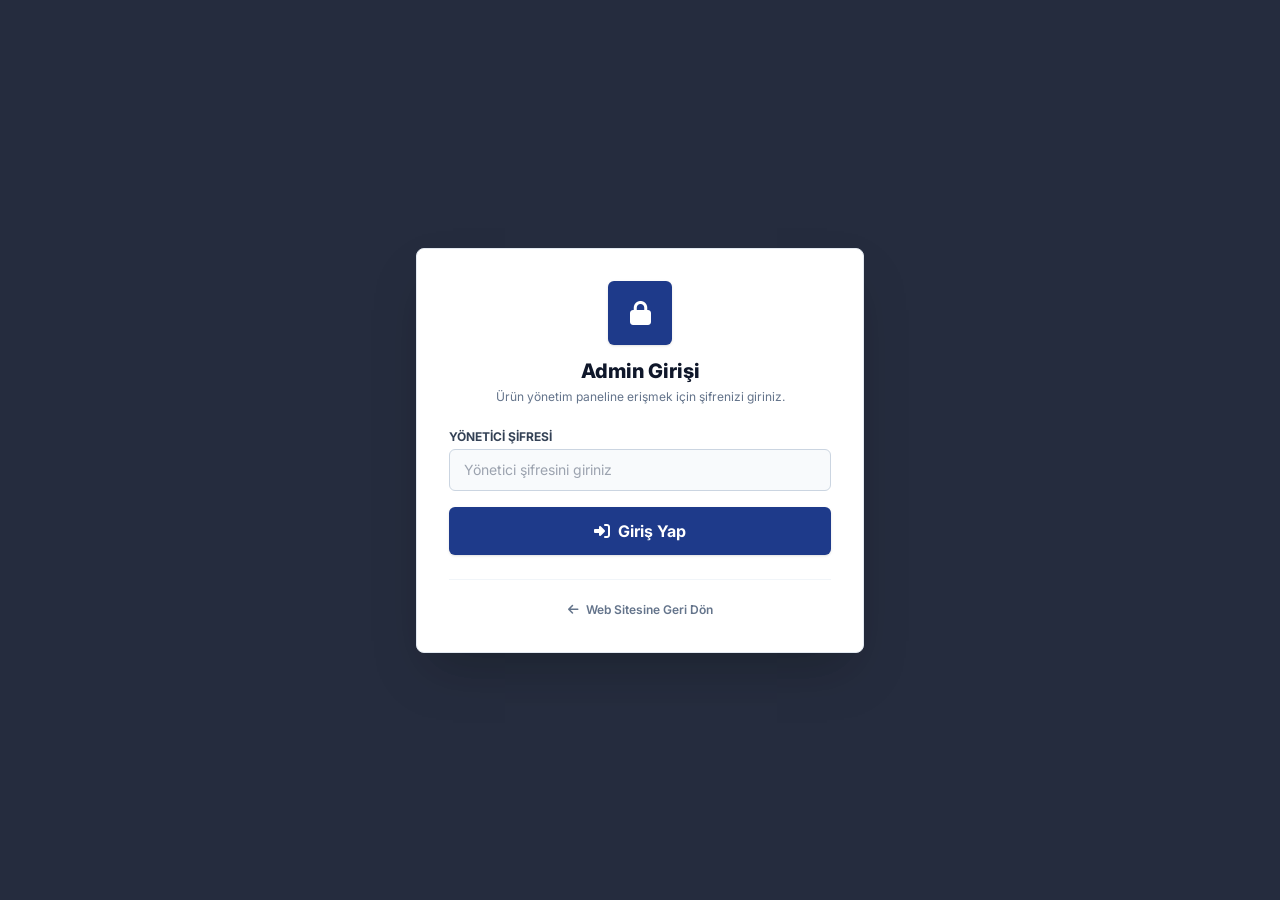
==== admin.html @ d23320a0 "secondcommit" ====
<!DOCTYPE html>
<html lang="tr">
<head>
  <meta charset="UTF-8">
  <meta name="viewport" content="width=device-width, initial-scale=1.0">
  <title>Admin CMS Paneli | BH Teknik Servis</title>
  
  <!-- Tailwind CSS Output -->
  <link rel="stylesheet" href="output.css">
  
  <!-- FontAwesome Icons -->
  <link rel="stylesheet" href="https://cdnjs.cloudflare.com/ajax/libs/font-awesome/6.5.1/css/all.min.css">
  
  <!-- Google Fonts: Inter -->
  <link rel="preconnect" href="https://fonts.googleapis.com">
  <link rel="preconnect" href="https://fonts.gstatic.com" crossorigin>
  <link href="https://fonts.googleapis.com/css2?family=Inter:wght@400;500;600;700;800&display=swap" rel="stylesheet">
  
  <style>
    body {
      font-family: 'Inter', sans-serif;
    }
  </style>
</head>
<body class="bg-slate-100 text-slate-800 antialiased min-h-screen flex flex-col">

  <!-- AUTH MODAL OVERLAY (Initial Login) -->
  <div id="auth-modal" class="fixed inset-0 z-50 bg-slate-900/90 backdrop-blur-sm flex items-center justify-center p-4">
    <div class="bg-white rounded-lg shadow-2xl border border-slate-200 w-full max-w-md p-6 sm:p-8">
      <div class="text-center mb-6">
        <div class="w-16 h-16 bg-blue-900 text-white rounded-md flex items-center justify-center text-2xl mx-auto mb-3 shadow">
          <i class="fa-solid fa-lock"></i>
        </div>
        <h2 class="text-xl font-extrabold text-slate-900">Admin Girişi</h2>
        <p class="text-xs text-slate-500 mt-1">Ürün yönetim paneline erişmek için şifrenizi giriniz.</p>
      </div>

      <form id="auth-form" class="space-y-4">
        <div>
          <label class="block text-xs font-bold text-slate-700 uppercase mb-1">Yönetici Şifresi</label>
          <input type="password" 
                 id="auth-password" 
                 required 
                  placeholder="Yönetici şifresini giriniz" 
                 class="w-full px-3.5 py-2.5 bg-slate-50 border border-slate-300 rounded-md text-sm text-slate-900 focus:outline-none focus:ring-2 focus:ring-blue-900">
          <p id="auth-error" class="hidden text-xs font-semibold text-rose-600 mt-1">Hatalı şifre! Tekrar deneyiniz.</p>
        </div>

        <button type="submit" class="w-full bg-blue-900 hover:bg-sky-600 text-white font-bold py-3 rounded-md shadow transition flex items-center justify-center gap-2">
          <i class="fa-solid fa-right-to-bracket"></i>
          <span>Giriş Yap</span>
        </button>
      </form>

      <div class="mt-6 pt-4 border-t border-slate-100 text-center">
        <a href="index.html" class="text-xs text-slate-500 hover:text-blue-900 font-semibold transition">
          <i class="fa-solid fa-arrow-left mr-1"></i> Web Sitesine Geri Dön
        </a>
      </div>
    </div>
  </div>

  <!-- MAIN ADMIN CONTENT (Hidden until authenticated) -->
  <div id="admin-panel" class="hidden flex-grow flex flex-col">
    
    <!-- Admin Top Navbar -->
    <header class="bg-slate-900 text-white border-b border-slate-800 shadow">
      <div class="max-w-7xl mx-auto px-4 sm:px-6 lg:px-8">
        <div class="flex items-center justify-between h-16">
          <div class="flex items-center gap-3">
            <div class="w-9 h-9 bg-sky-600 text-white rounded-md flex items-center justify-center text-base font-bold">
              <i class="fa-solid fa-screwdriver-wrench"></i>
            </div>
            <div>
              <span class="text-sm font-extrabold text-white tracking-tight uppercase">BH TEKNİK SERVİS</span>
              <span class="text-[10px] text-sky-400 font-semibold tracking-wider block">YÖNETİM PANELİ (CMS)</span>
            </div>
          </div>

          <div class="flex items-center gap-4">
            <a href="index.html" target="_blank" class="text-xs text-slate-300 hover:text-white flex items-center gap-1.5 font-medium transition">
              <i class="fa-solid fa-globe"></i>
              <span class="hidden sm:inline">Siteyi Görüntüle</span>
            </a>
            <a href="urunler.html" target="_blank" class="text-xs text-slate-300 hover:text-white flex items-center gap-1.5 font-medium transition">
              <i class="fa-solid fa-boxes-stacked"></i>
              <span class="hidden sm:inline">Katalog</span>
            </a>
            <button id="logout-btn" class="bg-slate-800 hover:bg-rose-700 text-white text-xs font-semibold px-3 py-1.5 rounded-md transition border border-slate-700 flex items-center gap-1.5">
              <i class="fa-solid fa-right-from-bracket"></i>
              <span>Çıkış Yap</span>
            </button>
          </div>
        </div>
      </div>
    </header>

    <!-- Main Admin Container -->
    <main class="max-w-7xl mx-auto px-4 sm:px-6 lg:px-8 py-8 w-full flex-grow">
      
      <!-- Dashboard Overview Stats -->
      <div class="grid grid-cols-1 sm:grid-cols-2 lg:grid-cols-4 gap-4 mb-8">
        <div class="bg-white p-5 rounded-lg border border-slate-200 shadow-sm flex items-center justify-between">
          <div>
            <span class="text-xs font-bold text-slate-500 uppercase">Toplam Ürün</span>
            <div id="stat-total" class="text-2xl font-black text-slate-900 mt-1">0</div>
          </div>
          <div class="w-12 h-12 bg-blue-900/10 text-blue-900 rounded-md flex items-center justify-center text-xl">
            <i class="fa-solid fa-box"></i>
          </div>
        </div>

        <div class="bg-white p-5 rounded-lg border border-slate-200 shadow-sm flex items-center justify-between">
          <div>
            <span class="text-xs font-bold text-slate-500 uppercase">Makineler</span>
            <div id="stat-machines" class="text-2xl font-black text-sky-600 mt-1">0</div>
          </div>
          <div class="w-12 h-12 bg-sky-600/10 text-sky-600 rounded-md flex items-center justify-center text-xl">
            <i class="fa-solid fa-industry"></i>
          </div>
        </div>

        <div class="bg-white p-5 rounded-lg border border-slate-200 shadow-sm flex items-center justify-between">
          <div>
            <span class="text-xs font-bold text-slate-500 uppercase">Yedek Parçalar</span>
            <div id="stat-parts" class="text-2xl font-black text-emerald-600 mt-1">0</div>
          </div>
          <div class="w-12 h-12 bg-emerald-600/10 text-emerald-600 rounded-md flex items-center justify-center text-xl">
            <i class="fa-solid fa-gears"></i>
          </div>
        </div>

        <div class="bg-white p-5 rounded-lg border border-slate-200 shadow-sm flex items-center justify-between">
          <div>
            <span class="text-xs font-bold text-slate-500 uppercase">Öne Çıkarılan</span>
            <div id="stat-featured" class="text-2xl font-black text-amber-600 mt-1">0</div>
          </div>
          <div class="w-12 h-12 bg-amber-600/10 text-amber-600 rounded-md flex items-center justify-center text-xl">
            <i class="fa-solid fa-star"></i>
          </div>
        </div>
      </div>

      <!-- Action Controls Bar -->
      <div class="bg-white p-4 rounded-lg border border-slate-200 shadow-sm mb-6 flex flex-col sm:flex-row items-center justify-between gap-4">
        <h2 class="text-lg font-bold text-slate-900 flex items-center gap-2">
          <i class="fa-solid fa-list-check text-blue-900"></i>
          <span>Ürün Listesi & Yönetimi</span>
        </h2>
        
        <div class="flex items-center gap-3 w-full sm:w-auto">
          <button id="add-product-btn" class="bg-emerald-600 hover:bg-emerald-700 text-white text-xs font-bold px-4 py-2.5 rounded-md shadow transition flex items-center justify-center gap-2 flex-grow sm:flex-grow-0">
            <i class="fa-solid fa-plus text-sm"></i>
            <span>Yeni Ürün Ekle</span>
          </button>
        </div>
      </div>

      <!-- Products Management Table -->
      <div class="bg-white rounded-lg border border-slate-200 shadow-sm overflow-hidden">
        <div class="overflow-x-auto">
          <table class="w-full text-left text-xs text-slate-700">
            <thead class="bg-slate-900 text-slate-300 uppercase font-bold text-[11px] tracking-wider border-b border-slate-800">
              <tr>
                <th scope="col" class="px-4 py-3.5">Görsel</th>
                <th scope="col" class="px-4 py-3.5">Ürün Adı</th>
                <th scope="col" class="px-4 py-3.5">Kategori</th>
                <th scope="col" class="px-4 py-3.5">Açıklama</th>
                <th scope="col" class="px-4 py-3.5">Öne Çıkan</th>
                <th scope="col" class="px-4 py-3.5 text-right">İşlemler</th>
              </tr>
            </thead>
            <tbody id="admin-product-rows" class="divide-y divide-slate-200">
              <!-- Dynamically populated via JS -->
            </tbody>
          </table>
        </div>
      </div>

    </main>

  </div>

  <!-- ADD / EDIT PRODUCT MODAL -->
  <div id="product-modal" class="hidden fixed inset-0 z-50 bg-slate-900/80 backdrop-blur-sm flex items-center justify-center p-4 overflow-y-auto">
    <div class="bg-white rounded-lg shadow-2xl border border-slate-200 w-full max-w-lg p-6 sm:p-8 my-8">
      <div class="flex items-center justify-between pb-4 mb-4 border-b border-slate-100">
        <h3 id="modal-title" class="text-base font-extrabold text-slate-900">Yeni Ürün Ekle</h3>
        <button id="close-modal-btn" class="text-slate-400 hover:text-slate-700 p-1">
          <i class="fa-solid fa-xmark text-lg"></i>
        </button>
      </div>

      <form id="product-form" class="space-y-4">
        <input type="hidden" id="product-id">
        
        <div>
          <label class="block text-xs font-bold text-slate-700 uppercase mb-1">Ürün Başlığı *</label>
          <input type="text" 
                 id="product-title" 
                 required 
                 placeholder="Örn: Tolon TD 40 Kurutma Makinesi" 
                 class="w-full px-3.5 py-2.5 bg-slate-50 border border-slate-300 rounded-md text-sm text-slate-900 focus:outline-none focus:ring-2 focus:ring-blue-900">
        </div>

        <div class="grid grid-cols-1 sm:grid-cols-2 gap-4">
          <div>
            <label class="block text-xs font-bold text-slate-700 uppercase mb-1">Kategori *</label>
            <select id="product-category" required class="w-full px-3.5 py-2.5 bg-slate-50 border border-slate-300 rounded-md text-sm text-slate-900 focus:outline-none focus:ring-2 focus:ring-blue-900">
              <option value="Makineler">Makineler</option>
              <option value="Yedek Parçalar">Yedek Parçalar</option>
              <option value="Sarf Malzemeleri">Sarf Malzemeleri</option>
            </select>
          </div>

          <div class="flex items-center pt-6">
            <label class="relative flex items-center gap-2 cursor-pointer">
              <input type="checkbox" id="product-featured" class="w-4 h-4 text-blue-900 rounded border-slate-300 focus:ring-blue-900">
              <span class="text-xs font-bold text-slate-700 uppercase">Öne Çıkan Ürün Yap</span>
            </label>
          </div>
        </div>

        <div>
          <label class="block text-xs font-bold text-slate-700 uppercase mb-1">Resim URL'si</label>
          <input type="text" 
                 id="product-image" 
                 placeholder="https://placehold.co/600x400/..." 
                 class="w-full px-3.5 py-2.5 bg-slate-50 border border-slate-300 rounded-md text-sm text-slate-900 focus:outline-none focus:ring-2 focus:ring-blue-900">
          <p class="text-[11px] text-slate-400 mt-1">Boş bırakılırsa varsayılan görsel atanır.</p>
        </div>

        <div>
          <label class="block text-xs font-bold text-slate-700 uppercase mb-1">Açıklama</label>
          <textarea id="product-description" 
                    rows="3" 
                    placeholder="Teknik detaylar ve özellikler..." 
                    class="w-full px-3.5 py-2.5 bg-slate-50 border border-slate-300 rounded-md text-sm text-slate-900 focus:outline-none focus:ring-2 focus:ring-blue-900"></textarea>
        </div>

        <div class="flex items-center justify-end gap-3 pt-4 border-t border-slate-100">
          <button type="button" id="cancel-modal-btn" class="bg-slate-100 hover:bg-slate-200 text-slate-700 font-semibold px-4 py-2.5 rounded-md text-xs transition">
            İptal
          </button>
          <button type="submit" id="save-product-btn" class="bg-blue-900 hover:bg-sky-600 text-white font-bold px-6 py-2.5 rounded-md text-xs shadow transition flex items-center gap-2">
            <i class="fa-solid fa-check"></i>
            <span>Kaydet</span>
          </button>
        </div>
      </form>
    </div>
  </div>

  <!-- Scripts -->
  <script src="main.js"></script>
  <script src="database.js"></script>
  <script>
    let currentAdminProducts = [];

    document.addEventListener('DOMContentLoaded', () => {
      // Check session auth
      const isAuth = sessionStorage.getItem('bh_admin_auth') === 'true';
      if (isAuth) {
        showAdminPanel();
      }

      // Auth form handler
      const authForm = document.getElementById('auth-form');
      if (authForm) {
        authForm.addEventListener('submit', (e) => {
          e.preventDefault();
          const pwd = document.getElementById('auth-password').value;
          if (pwd === 'BHteknik16') {
            sessionStorage.setItem('bh_admin_auth', 'true');
            showAdminPanel();
          } else {
            const errEl = document.getElementById('auth-error');
            if (errEl) errEl.classList.remove('hidden');
          }
        });
      }

      // Logout handler
      const logoutBtn = document.getElementById('logout-btn');
      if (logoutBtn) {
        logoutBtn.addEventListener('click', () => {
          sessionStorage.removeItem('bh_admin_auth');
          location.reload();
        });
      }

      // Modal controls
      const addBtn = document.getElementById('add-product-btn');
      const closeBtn = document.getElementById('close-modal-btn');
      const cancelBtn = document.getElementById('cancel-modal-btn');
      const modal = document.getElementById('product-modal');

      if (addBtn) {
        addBtn.addEventListener('click', () => openProductModal());
      }
      if (closeBtn) {
        closeBtn.addEventListener('click', () => modal.classList.add('hidden'));
      }
      if (cancelBtn) {
        cancelBtn.addEventListener('click', () => modal.classList.add('hidden'));
      }

      // Product Form Submit Handler (Create or Update)
      const productForm = document.getElementById('product-form');
      if (productForm) {
        productForm.addEventListener('submit', async (e) => {
          e.preventDefault();
          const id = document.getElementById('product-id').value;
          const title = document.getElementById('product-title').value;
          const category = document.getElementById('product-category').value;
          const isFeatured = document.getElementById('product-featured').checked;
          const image = document.getElementById('product-image').value || 'https://placehold.co/600x400/1e3a8a/ffffff?text=BH+Teknik+Servis';
          const description = document.getElementById('product-description').value;

          const payload = { title, category, isFeatured, image, description };

          try {
            if (id) {
              // Update (PUT)
              await apiUpdateProduct(id, payload);
            } else {
              // Create (POST)
              await apiCreateProduct(payload);
            }
            modal.classList.add('hidden');
            await loadAndRenderAdminData();
          } catch (error) {
            alert('İşlem başarısız: ' + error.message);
          }
        });
      }
    });

    async function showAdminPanel() {
      const authModal = document.getElementById('auth-modal');
      const adminPanel = document.getElementById('admin-panel');
      if (authModal) authModal.classList.add('hidden');
      if (adminPanel) adminPanel.classList.remove('hidden');

      await loadAndRenderAdminData();
    }

    async function loadAndRenderAdminData() {
      currentAdminProducts = await fetchProducts();
      renderAdminStats(currentAdminProducts);
      renderAdminTable(currentAdminProducts);
    }

    function renderAdminStats(products) {
      const totalEl = document.getElementById('stat-total');
      const machinesEl = document.getElementById('stat-machines');
      const partsEl = document.getElementById('stat-parts');
      const featuredEl = document.getElementById('stat-featured');

      if (totalEl) totalEl.textContent = products.length;
      if (machinesEl) machinesEl.textContent = products.filter(p => p.category === 'Makineler').length;
      if (partsEl) partsEl.textContent = products.filter(p => p.category === 'Yedek Parçalar' || p.category === 'Sarf Malzemeleri').length;
      if (featuredEl) featuredEl.textContent = products.filter(p => p.isFeatured).length;
    }

    function renderAdminTable(products) {
      const tbody = document.getElementById('admin-product-rows');
      if (!tbody) return;

      if (!products || products.length === 0) {
        tbody.innerHTML = `<tr><td colspan="6" class="px-4 py-8 text-center text-slate-400">Henüz ürün eklenmemiş.</td></tr>`;
        return;
      }

      tbody.innerHTML = products.map(product => `
        <tr class="hover:bg-slate-50 transition">
          <td class="px-4 py-3">
            <img src="${product.image}" alt="" class="w-12 h-10 object-cover rounded border border-slate-200" onerror="this.src='https://placehold.co/100x100/1e3a8a/ffffff?text=BH'">
          </td>
          <td class="px-4 py-3 font-bold text-slate-900 max-w-xs truncate">
            ${escapeHtml(product.title)}
          </td>
          <td class="px-4 py-3">
            <span class="bg-blue-50 text-blue-900 px-2.5 py-1 rounded-md font-semibold text-[11px] border border-blue-100">
              ${escapeHtml(product.category)}
            </span>
          </td>
          <td class="px-4 py-3 text-slate-500 max-w-xs truncate">
            ${escapeHtml(product.description || '-')}
          </td>
          <td class="px-4 py-3">
            ${product.isFeatured 
              ? '<span class="bg-amber-100 text-amber-800 px-2 py-0.5 rounded text-[10px] font-bold"><i class="fa-solid fa-star"></i> Öne Çıkan</span>' 
              : '<span class="text-slate-400">-</span>'}
          </td>
          <td class="px-4 py-3 text-right space-x-2">
            <button onclick="editProduct('${product.id}')" class="bg-sky-50 hover:bg-sky-100 text-sky-700 px-2.5 py-1.5 rounded text-xs font-bold transition border border-sky-200" title="Düzenle">
              <i class="fa-solid fa-pen-to-square"></i> Düzenle
            </button>
            <button onclick="deleteProductItem('${product.id}')" class="bg-rose-50 hover:bg-rose-100 text-rose-700 px-2.5 py-1.5 rounded text-xs font-bold transition border border-rose-200" title="Sil">
              <i class="fa-solid fa-trash"></i> Sil
            </button>
          </td>
        </tr>
      `).join('');
    }

    function openProductModal(product = null) {
      const modal = document.getElementById('product-modal');
      const modalTitle = document.getElementById('modal-title');
      const idInput = document.getElementById('product-id');
      const titleInput = document.getElementById('product-title');
      const catInput = document.getElementById('product-category');
      const featInput = document.getElementById('product-featured');
      const imgInput = document.getElementById('product-image');
      const descInput = document.getElementById('product-description');

      if (product) {
        modalTitle.textContent = 'Ürünü Düzenle (PUT)';
        idInput.value = product.id;
        titleInput.value = product.title || '';
        catInput.value = product.category || 'Makineler';
        featInput.checked = Boolean(product.isFeatured);
        imgInput.value = product.image || '';
        descInput.value = product.description || '';
      } else {
        modalTitle.textContent = 'Yeni Ürün Ekle (POST)';
        idInput.value = '';
        titleInput.value = '';
        catInput.value = 'Makineler';
        featInput.checked = false;
        imgInput.value = '';
        descInput.value = '';
      }

      modal.classList.remove('hidden');
    }

    function editProduct(id) {
      const product = currentAdminProducts.find(p => p.id === id);
      if (product) {
        openProductModal(product);
      }
    }

    async function deleteProductItem(id) {
      if (!confirm('Bu ürünü silmek istediğinize emin misiniz?')) return;
      try {
        await apiDeleteProduct(id);
        await loadAndRenderAdminData();
      } catch (error) {
        alert('Silme başarısız: ' + error.message);
      }
    }

    function escapeHtml(str) {
      if (!str) return '';
      return String(str)
        .replace(/&/g, '&amp;')
        .replace(/</g, '&lt;')
        .replace(/>/g, '&gt;')
        .replace(/"/g, '&quot;')
        .replace(/'/g, '&#039;');
    }
  </script>
</body>
</html>
---- output.css ----
*,:after,:before{--tw-border-spacing-x:0;--tw-border-spacing-y:0;--tw-translate-x:0;--tw-translate-y:0;--tw-rotate:0;--tw-skew-x:0;--tw-skew-y:0;--tw-scale-x:1;--tw-scale-y:1;--tw-pan-x: ;--tw-pan-y: ;--tw-pinch-zoom: ;--tw-scroll-snap-strictness:proximity;--tw-gradient-from-position: ;--tw-gradient-via-position: ;--tw-gradient-to-position: ;--tw-ordinal: ;--tw-slashed-zero: ;--tw-numeric-figure: ;--tw-numeric-spacing: ;--tw-numeric-fraction: ;--tw-ring-inset: ;--tw-ring-offset-width:0px;--tw-ring-offset-color:#fff;--tw-ring-color:rgba(59,130,246,.5);--tw-ring-offset-shadow:0 0 #0000;--tw-ring-shadow:0 0 #0000;--tw-shadow:0 0 #0000;--tw-shadow-colored:0 0 #0000;--tw-blur: ;--tw-brightness: ;--tw-contrast: ;--tw-grayscale: ;--tw-hue-rotate: ;--tw-invert: ;--tw-saturate: ;--tw-sepia: ;--tw-drop-shadow: ;--tw-backdrop-blur: ;--tw-backdrop-brightness: ;--tw-backdrop-contrast: ;--tw-backdrop-grayscale: ;--tw-backdrop-hue-rotate: ;--tw-backdrop-invert: ;--tw-backdrop-opacity: ;--tw-backdrop-saturate: ;--tw-backdrop-sepia: ;--tw-contain-size: ;--tw-contain-layout: ;--tw-contain-paint: ;--tw-contain-style: }::backdrop{--tw-border-spacing-x:0;--tw-border-spacing-y:0;--tw-translate-x:0;--tw-translate-y:0;--tw-rotate:0;--tw-skew-x:0;--tw-skew-y:0;--tw-scale-x:1;--tw-scale-y:1;--tw-pan-x: ;--tw-pan-y: ;--tw-pinch-zoom: ;--tw-scroll-snap-strictness:proximity;--tw-gradient-from-position: ;--tw-gradient-via-position: ;--tw-gradient-to-position: ;--tw-ordinal: ;--tw-slashed-zero: ;--tw-numeric-figure: ;--tw-numeric-spacing: ;--tw-numeric-fraction: ;--tw-ring-inset: ;--tw-ring-offset-width:0px;--tw-ring-offset-color:#fff;--tw-ring-color:rgba(59,130,246,.5);--tw-ring-offset-shadow:0 0 #0000;--tw-ring-shadow:0 0 #0000;--tw-shadow:0 0 #0000;--tw-shadow-colored:0 0 #0000;--tw-blur: ;--tw-brightness: ;--tw-contrast: ;--tw-grayscale: ;--tw-hue-rotate: ;--tw-invert: ;--tw-saturate: ;--tw-sepia: ;--tw-drop-shadow: ;--tw-backdrop-blur: ;--tw-backdrop-brightness: ;--tw-backdrop-contrast: ;--tw-backdrop-grayscale: ;--tw-backdrop-hue-rotate: ;--tw-backdrop-invert: ;--tw-backdrop-opacity: ;--tw-backdrop-saturate: ;--tw-backdrop-sepia: ;--tw-contain-size: ;--tw-contain-layout: ;--tw-contain-paint: ;--tw-contain-style: }/*! tailwindcss v3.4.19 | MIT License | https://tailwindcss.com*/*,:after,:before{box-sizing:border-box;border:0 solid #e5e7eb}:after,:before{--tw-content:""}:host,html{line-height:1.5;-webkit-text-size-adjust:100%;-moz-tab-size:4;-o-tab-size:4;tab-size:4;font-family:ui-sans-serif,system-ui,sans-serif,Apple Color Emoji,Segoe UI Emoji,Segoe UI Symbol,Noto Color Emoji;font-feature-settings:normal;font-variation-settings:normal;-webkit-tap-highlight-color:transparent}body{margin:0;line-height:inherit}hr{height:0;color:inherit;border-top-width:1px}abbr:where([title]){-webkit-text-decoration:underline dotted;text-decoration:underline dotted}h1,h2,h3,h4,h5,h6{font-size:inherit;font-weight:inherit}a{color:inherit;text-decoration:inherit}b,strong{font-weight:bolder}code,kbd,pre,samp{font-family:ui-monospace,SFMono-Regular,Menlo,Monaco,Consolas,Liberation Mono,Courier New,monospace;font-feature-settings:normal;font-variation-settings:normal;font-size:1em}small{font-size:80%}sub,sup{font-size:75%;line-height:0;position:relative;vertical-align:baseline}sub{bottom:-.25em}sup{top:-.5em}table{text-indent:0;border-color:inherit;border-collapse:collapse}button,input,optgroup,select,textarea{font-family:inherit;font-feature-settings:inherit;font-variation-settings:inherit;font-size:100%;font-weight:inherit;line-height:inherit;letter-spacing:inherit;color:inherit;margin:0;padding:0}button,select{text-transform:none}button,input:where([type=button]),input:where([type=reset]),input:where([type=submit]){-webkit-appearance:button;background-color:transparent;background-image:none}:-moz-focusring{outline:auto}:-moz-ui-invalid{box-shadow:none}progress{vertical-align:baseline}::-webkit-inner-spin-button,::-webkit-outer-spin-button{height:auto}[type=search]{-webkit-appearance:textfield;outline-offset:-2px}::-webkit-search-decoration{-webkit-appearance:none}::-webkit-file-upload-button{-webkit-appearance:button;font:inherit}summary{display:list-item}blockquote,dd,dl,figure,h1,h2,h3,h4,h5,h6,hr,p,pre{margin:0}fieldset{margin:0}fieldset,legend{padding:0}menu,ol,ul{list-style:none;margin:0;padding:0}dialog{padding:0}textarea{resize:vertical}input::-moz-placeholder,textarea::-moz-placeholder{opacity:1;color:#9ca3af}input::placeholder,textarea::placeholder{opacity:1;color:#9ca3af}[role=button],button{cursor:pointer}:disabled{cursor:default}audio,canvas,embed,iframe,img,object,svg,video{display:block;vertical-align:middle}img,video{max-width:100%;height:auto}[hidden]:where(:not([hidden=until-found])){display:none}.\!container{width:100%!important}.container{width:100%}@media (min-width:640px){.\!container{max-width:640px!important}.container{max-width:640px}}@media (min-width:768px){.\!container{max-width:768px!important}.container{max-width:768px}}@media (min-width:1024px){.\!container{max-width:1024px!important}.container{max-width:1024px}}@media (min-width:1280px){.\!container{max-width:1280px!important}.container{max-width:1280px}}@media (min-width:1536px){.\!container{max-width:1536px!important}.container{max-width:1536px}}.pointer-events-none{pointer-events:none}.fixed{position:fixed}.absolute{position:absolute}.relative{position:relative}.sticky{position:sticky}.inset-0{inset:0}.inset-y-0{top:0;bottom:0}.-bottom-10{bottom:-2.5rem}.-right-10{right:-2.5rem}.bottom-3{bottom:.75rem}.left-0{left:0}.left-3{left:.75rem}.right-0{right:0}.right-3{right:.75rem}.top-0{top:0}.top-3{top:.75rem}.z-0{z-index:0}.z-10{z-index:10}.z-40{z-index:40}.z-50{z-index:50}.mx-auto{margin-left:auto;margin-right:auto}.my-8{margin-top:2rem;margin-bottom:2rem}.mb-1{margin-bottom:.25rem}.mb-12{margin-bottom:3rem}.mb-16{margin-bottom:4rem}.mb-2{margin-bottom:.5rem}.mb-3{margin-bottom:.75rem}.mb-4{margin-bottom:1rem}.mb-6{margin-bottom:1.5rem}.mb-8{margin-bottom:2rem}.mr-1{margin-right:.25rem}.mr-1\.5{margin-right:.375rem}.mt-1{margin-top:.25rem}.mt-12{margin-top:3rem}.mt-2{margin-top:.5rem}.mt-6{margin-top:1.5rem}.mt-auto{margin-top:auto}.line-clamp-2{-webkit-line-clamp:2}.line-clamp-2,.line-clamp-3{overflow:hidden;display:-webkit-box;-webkit-box-orient:vertical}.line-clamp-3{-webkit-line-clamp:3}.block{display:block}.flex{display:flex}.inline-flex{display:inline-flex}.table{display:table}.grid{display:grid}.hidden{display:none}.h-10{height:2.5rem}.h-12{height:3rem}.h-14{height:3.5rem}.h-16{height:4rem}.h-20{height:5rem}.h-24{height:6rem}.h-4{height:1rem}.h-48{height:12rem}.h-8{height:2rem}.h-9{height:2.25rem}.h-full{height:100%}.max-h-12{max-height:3rem}.max-h-16{max-height:4rem}.max-h-20{max-height:5rem}.max-h-full{max-height:100%}.min-h-screen{min-height:100vh}.w-10{width:2.5rem}.w-12{width:3rem}.w-14{width:3.5rem}.w-16{width:4rem}.w-4{width:1rem}.w-8{width:2rem}.w-9{width:2.25rem}.w-full{width:100%}.max-w-2xl{max-width:42rem}.max-w-3xl{max-width:48rem}.max-w-7xl{max-width:80rem}.max-w-full{max-width:100%}.max-w-lg{max-width:32rem}.max-w-md{max-width:28rem}.max-w-xs{max-width:20rem}.flex-1{flex:1 1 0%}.flex-grow{flex-grow:1}.scale-150{--tw-scale-x:1.5;--tw-scale-y:1.5;transform:translate(var(--tw-translate-x),var(--tw-translate-y)) rotate(var(--tw-rotate)) skewX(var(--tw-skew-x)) skewY(var(--tw-skew-y)) scaleX(var(--tw-scale-x)) scaleY(var(--tw-scale-y))}.cursor-pointer{cursor:pointer}.appearance-none{-webkit-appearance:none;-moz-appearance:none;appearance:none}.grid-cols-1{grid-template-columns:repeat(1,minmax(0,1fr))}.grid-cols-2{grid-template-columns:repeat(2,minmax(0,1fr))}.flex-col{flex-direction:column}.items-start{align-items:flex-start}.items-center{align-items:center}.items-stretch{align-items:stretch}.justify-end{justify-content:flex-end}.justify-center{justify-content:center}.justify-between{justify-content:space-between}.gap-1{gap:.25rem}.gap-1\.5{gap:.375rem}.gap-12{gap:3rem}.gap-2{gap:.5rem}.gap-3{gap:.75rem}.gap-4{gap:1rem}.gap-6{gap:1.5rem}.gap-8{gap:2rem}.space-x-2>:not([hidden])~:not([hidden]){--tw-space-x-reverse:0;margin-right:calc(.5rem*var(--tw-space-x-reverse));margin-left:calc(.5rem*(1 - var(--tw-space-x-reverse)))}.space-y-1\.5>:not([hidden])~:not([hidden]){--tw-space-y-reverse:0;margin-top:calc(.375rem*(1 - var(--tw-space-y-reverse)));margin-bottom:calc(.375rem*var(--tw-space-y-reverse))}.space-y-2>:not([hidden])~:not([hidden]){--tw-space-y-reverse:0;margin-top:calc(.5rem*(1 - var(--tw-space-y-reverse)));margin-bottom:calc(.5rem*var(--tw-space-y-reverse))}.space-y-3>:not([hidden])~:not([hidden]){--tw-space-y-reverse:0;margin-top:calc(.75rem*(1 - var(--tw-space-y-reverse)));margin-bottom:calc(.75rem*var(--tw-space-y-reverse))}.space-y-4>:not([hidden])~:not([hidden]){--tw-space-y-reverse:0;margin-top:calc(1rem*(1 - var(--tw-space-y-reverse)));margin-bottom:calc(1rem*var(--tw-space-y-reverse))}.divide-y>:not([hidden])~:not([hidden]){--tw-divide-y-reverse:0;border-top-width:calc(1px*(1 - var(--tw-divide-y-reverse)));border-bottom-width:calc(1px*var(--tw-divide-y-reverse))}.divide-slate-200>:not([hidden])~:not([hidden]){--tw-divide-opacity:1;border-color:rgb(226 232 240/var(--tw-divide-opacity,1))}.overflow-hidden{overflow:hidden}.overflow-x-auto{overflow-x:auto}.overflow-y-auto{overflow-y:auto}.scroll-smooth{scroll-behavior:smooth}.truncate{overflow:hidden;text-overflow:ellipsis;white-space:nowrap}.rounded{border-radius:.25rem}.rounded-full{border-radius:9999px}.rounded-lg{border-radius:.5rem}.rounded-md{border-radius:.375rem}.rounded-xl{border-radius:.75rem}.border{border-width:1px}.border-b{border-bottom-width:1px}.border-b-2{border-bottom-width:2px}.border-t{border-top-width:1px}.border-blue-100{--tw-border-opacity:1;border-color:rgb(219 234 254/var(--tw-border-opacity,1))}.border-blue-900{--tw-border-opacity:1;border-color:rgb(30 58 138/var(--tw-border-opacity,1))}.border-rose-200{--tw-border-opacity:1;border-color:rgb(254 205 211/var(--tw-border-opacity,1))}.border-sky-200{--tw-border-opacity:1;border-color:rgb(186 230 253/var(--tw-border-opacity,1))}.border-sky-500\/30{border-color:rgba(14,165,233,.3)}.border-slate-100{--tw-border-opacity:1;border-color:rgb(241 245 249/var(--tw-border-opacity,1))}.border-slate-200{--tw-border-opacity:1;border-color:rgb(226 232 240/var(--tw-border-opacity,1))}.border-slate-300{--tw-border-opacity:1;border-color:rgb(203 213 225/var(--tw-border-opacity,1))}.border-slate-600{--tw-border-opacity:1;border-color:rgb(71 85 105/var(--tw-border-opacity,1))}.border-slate-700{--tw-border-opacity:1;border-color:rgb(51 65 85/var(--tw-border-opacity,1))}.border-slate-800{--tw-border-opacity:1;border-color:rgb(30 41 59/var(--tw-border-opacity,1))}.bg-amber-100{--tw-bg-opacity:1;background-color:rgb(254 243 199/var(--tw-bg-opacity,1))}.bg-amber-500{--tw-bg-opacity:1;background-color:rgb(245 158 11/var(--tw-bg-opacity,1))}.bg-amber-600\/10{background-color:rgba(217,119,6,.1)}.bg-blue-50{--tw-bg-opacity:1;background-color:rgb(239 246 255/var(--tw-bg-opacity,1))}.bg-blue-600\/10{background-color:rgba(37,99,235,.1)}.bg-blue-900{--tw-bg-opacity:1;background-color:rgb(30 58 138/var(--tw-bg-opacity,1))}.bg-blue-900\/10{background-color:rgba(30,58,138,.1)}.bg-emerald-600{--tw-bg-opacity:1;background-color:rgb(5 150 105/var(--tw-bg-opacity,1))}.bg-emerald-600\/10{background-color:rgba(5,150,105,.1)}.bg-rose-50{--tw-bg-opacity:1;background-color:rgb(255 241 242/var(--tw-bg-opacity,1))}.bg-sky-50{--tw-bg-opacity:1;background-color:rgb(240 249 255/var(--tw-bg-opacity,1))}.bg-sky-600{--tw-bg-opacity:1;background-color:rgb(2 132 199/var(--tw-bg-opacity,1))}.bg-sky-600\/10{background-color:rgba(2,132,199,.1)}.bg-sky-950\/80{background-color:rgba(8,47,73,.8)}.bg-slate-100{--tw-bg-opacity:1;background-color:rgb(241 245 249/var(--tw-bg-opacity,1))}.bg-slate-200{--tw-bg-opacity:1;background-color:rgb(226 232 240/var(--tw-bg-opacity,1))}.bg-slate-50{--tw-bg-opacity:1;background-color:rgb(248 250 252/var(--tw-bg-opacity,1))}.bg-slate-800{--tw-bg-opacity:1;background-color:rgb(30 41 59/var(--tw-bg-opacity,1))}.bg-slate-900{--tw-bg-opacity:1;background-color:rgb(15 23 42/var(--tw-bg-opacity,1))}.bg-slate-900\/80{background-color:rgba(15,23,42,.8)}.bg-slate-900\/85{background-color:rgba(15,23,42,.85)}.bg-slate-900\/90{background-color:rgba(15,23,42,.9)}.bg-white{--tw-bg-opacity:1;background-color:rgb(255 255 255/var(--tw-bg-opacity,1))}.bg-white\/95{background-color:hsla(0,0%,100%,.95)}.bg-gradient-to-r{background-image:linear-gradient(to right,var(--tw-gradient-stops))}.from-sky-600{--tw-gradient-from:#0284c7 var(--tw-gradient-from-position);--tw-gradient-to:rgba(2,132,199,0) var(--tw-gradient-to-position);--tw-gradient-stops:var(--tw-gradient-from),var(--tw-gradient-to)}.from-slate-950\/80{--tw-gradient-from:rgba(2,6,23,.8) var(--tw-gradient-from-position);--tw-gradient-to:rgba(2,6,23,0) var(--tw-gradient-to-position);--tw-gradient-stops:var(--tw-gradient-from),var(--tw-gradient-to)}.via-slate-900\/75{--tw-gradient-to:rgba(15,23,42,0) var(--tw-gradient-to-position);--tw-gradient-stops:var(--tw-gradient-from),rgba(15,23,42,.75) var(--tw-gradient-via-position),var(--tw-gradient-to)}.to-blue-600{--tw-gradient-to:#2563eb var(--tw-gradient-to-position)}.to-blue-950\/65{--tw-gradient-to:rgba(23,37,84,.65) var(--tw-gradient-to-position)}.bg-cover{background-size:cover}.bg-center{background-position:50%}.object-contain{-o-object-fit:contain;object-fit:contain}.object-cover{-o-object-fit:cover;object-fit:cover}.p-1{padding:.25rem}.p-2{padding:.5rem}.p-3{padding:.75rem}.p-4{padding:1rem}.p-5{padding:1.25rem}.p-6{padding:1.5rem}.p-8{padding:2rem}.px-2{padding-left:.5rem;padding-right:.5rem}.px-2\.5{padding-left:.625rem;padding-right:.625rem}.px-3{padding-left:.75rem;padding-right:.75rem}.px-3\.5{padding-left:.875rem;padding-right:.875rem}.px-4{padding-left:1rem;padding-right:1rem}.px-5{padding-left:1.25rem;padding-right:1.25rem}.px-6{padding-left:1.5rem;padding-right:1.5rem}.px-8{padding-left:2rem;padding-right:2rem}.py-0\.5{padding-top:.125rem;padding-bottom:.125rem}.py-1{padding-top:.25rem;padding-bottom:.25rem}.py-1\.5{padding-top:.375rem;padding-bottom:.375rem}.py-10{padding-top:2.5rem;padding-bottom:2.5rem}.py-16{padding-top:4rem;padding-bottom:4rem}.py-2{padding-top:.5rem;padding-bottom:.5rem}.py-2\.5{padding-top:.625rem;padding-bottom:.625rem}.py-20{padding-top:5rem;padding-bottom:5rem}.py-3{padding-top:.75rem;padding-bottom:.75rem}.py-3\.5{padding-top:.875rem;padding-bottom:.875rem}.py-4{padding-top:1rem;padding-bottom:1rem}.py-8{padding-top:2rem;padding-bottom:2rem}.pb-12{padding-bottom:3rem}.pb-4{padding-bottom:1rem}.pb-6{padding-bottom:1.5rem}.pb-8{padding-bottom:2rem}.pl-10{padding-left:2.5rem}.pl-3\.5{padding-left:.875rem}.pr-3{padding-right:.75rem}.pr-4{padding-right:1rem}.pr-8{padding-right:2rem}.pt-12{padding-top:3rem}.pt-16{padding-top:4rem}.pt-2{padding-top:.5rem}.pt-3{padding-top:.75rem}.pt-4{padding-top:1rem}.pt-6{padding-top:1.5rem}.pt-8{padding-top:2rem}.text-left{text-align:left}.text-center{text-align:center}.text-right{text-align:right}.text-2xl{font-size:1.5rem;line-height:2rem}.text-3xl{font-size:1.875rem;line-height:2.25rem}.text-9xl{font-size:8rem;line-height:1}.text-\[10px\]{font-size:10px}.text-\[11px\]{font-size:11px}.text-\[9px\]{font-size:9px}.text-base{font-size:1rem;line-height:1.5rem}.text-lg{font-size:1.125rem;line-height:1.75rem}.text-sm{font-size:.875rem;line-height:1.25rem}.text-xl{font-size:1.25rem;line-height:1.75rem}.text-xs{font-size:.75rem;line-height:1rem}.font-black{font-weight:900}.font-bold{font-weight:700}.font-extrabold{font-weight:800}.font-medium{font-weight:500}.font-normal{font-weight:400}.font-semibold{font-weight:600}.uppercase{text-transform:uppercase}.leading-relaxed{line-height:1.625}.leading-snug{line-height:1.375}.leading-tight{line-height:1.25}.tracking-tight{letter-spacing:-.025em}.tracking-wide{letter-spacing:.025em}.tracking-wider{letter-spacing:.05em}.tracking-widest{letter-spacing:.1em}.text-amber-600{--tw-text-opacity:1;color:rgb(217 119 6/var(--tw-text-opacity,1))}.text-amber-800{--tw-text-opacity:1;color:rgb(146 64 14/var(--tw-text-opacity,1))}.text-blue-900{--tw-text-opacity:1;color:rgb(30 58 138/var(--tw-text-opacity,1))}.text-emerald-500{--tw-text-opacity:1;color:rgb(16 185 129/var(--tw-text-opacity,1))}.text-emerald-600{--tw-text-opacity:1;color:rgb(5 150 105/var(--tw-text-opacity,1))}.text-rose-600{--tw-text-opacity:1;color:rgb(225 29 72/var(--tw-text-opacity,1))}.text-rose-700{--tw-text-opacity:1;color:rgb(190 18 60/var(--tw-text-opacity,1))}.text-sky-400{--tw-text-opacity:1;color:rgb(56 189 248/var(--tw-text-opacity,1))}.text-sky-600{--tw-text-opacity:1;color:rgb(2 132 199/var(--tw-text-opacity,1))}.text-sky-700{--tw-text-opacity:1;color:rgb(3 105 161/var(--tw-text-opacity,1))}.text-slate-300{--tw-text-opacity:1;color:rgb(203 213 225/var(--tw-text-opacity,1))}.text-slate-400{--tw-text-opacity:1;color:rgb(148 163 184/var(--tw-text-opacity,1))}.text-slate-500{--tw-text-opacity:1;color:rgb(100 116 139/var(--tw-text-opacity,1))}.text-slate-600{--tw-text-opacity:1;color:rgb(71 85 105/var(--tw-text-opacity,1))}.text-slate-700{--tw-text-opacity:1;color:rgb(51 65 85/var(--tw-text-opacity,1))}.text-slate-800{--tw-text-opacity:1;color:rgb(30 41 59/var(--tw-text-opacity,1))}.text-slate-900{--tw-text-opacity:1;color:rgb(15 23 42/var(--tw-text-opacity,1))}.text-white{--tw-text-opacity:1;color:rgb(255 255 255/var(--tw-text-opacity,1))}.underline{text-decoration-line:underline}.antialiased{-webkit-font-smoothing:antialiased;-moz-osx-font-smoothing:grayscale}.placeholder-slate-400::-moz-placeholder{--tw-placeholder-opacity:1;color:rgb(148 163 184/var(--tw-placeholder-opacity,1))}.placeholder-slate-400::placeholder{--tw-placeholder-opacity:1;color:rgb(148 163 184/var(--tw-placeholder-opacity,1))}.opacity-10{opacity:.1}.opacity-40{opacity:.4}.shadow{--tw-shadow:0 1px 3px 0 rgba(0,0,0,.1),0 1px 2px -1px rgba(0,0,0,.1);--tw-shadow-colored:0 1px 3px 0 var(--tw-shadow-color),0 1px 2px -1px var(--tw-shadow-color)}.shadow,.shadow-2xl{box-shadow:var(--tw-ring-offset-shadow,0 0 #0000),var(--tw-ring-shadow,0 0 #0000),var(--tw-shadow)}.shadow-2xl{--tw-shadow:0 25px 50px -12px rgba(0,0,0,.25);--tw-shadow-colored:0 25px 50px -12px var(--tw-shadow-color)}.shadow-lg{--tw-shadow:0 10px 15px -3px rgba(0,0,0,.1),0 4px 6px -4px rgba(0,0,0,.1);--tw-shadow-colored:0 10px 15px -3px var(--tw-shadow-color),0 4px 6px -4px var(--tw-shadow-color)}.shadow-lg,.shadow-md{box-shadow:var(--tw-ring-offset-shadow,0 0 #0000),var(--tw-ring-shadow,0 0 #0000),var(--tw-shadow)}.shadow-md{--tw-shadow:0 4px 6px -1px rgba(0,0,0,.1),0 2px 4px -2px rgba(0,0,0,.1);--tw-shadow-colored:0 4px 6px -1px var(--tw-shadow-color),0 2px 4px -2px var(--tw-shadow-color)}.shadow-sm{--tw-shadow:0 1px 2px 0 rgba(0,0,0,.05);--tw-shadow-colored:0 1px 2px 0 var(--tw-shadow-color)}.shadow-sm,.shadow-xl{box-shadow:var(--tw-ring-offset-shadow,0 0 #0000),var(--tw-ring-shadow,0 0 #0000),var(--tw-shadow)}.shadow-xl{--tw-shadow:0 20px 25px -5px rgba(0,0,0,.1),0 8px 10px -6px rgba(0,0,0,.1);--tw-shadow-colored:0 20px 25px -5px var(--tw-shadow-color),0 8px 10px -6px var(--tw-shadow-color)}.filter{filter:var(--tw-blur) var(--tw-brightness) var(--tw-contrast) var(--tw-grayscale) var(--tw-hue-rotate) var(--tw-invert) var(--tw-saturate) var(--tw-sepia) var(--tw-drop-shadow)}.backdrop-blur{--tw-backdrop-blur:blur(8px)}.backdrop-blur,.backdrop-blur-sm{-webkit-backdrop-filter:var(--tw-backdrop-blur) var(--tw-backdrop-brightness) var(--tw-backdrop-contrast) var(--tw-backdrop-grayscale) var(--tw-backdrop-hue-rotate) var(--tw-backdrop-invert) var(--tw-backdrop-opacity) var(--tw-backdrop-saturate) var(--tw-backdrop-sepia);backdrop-filter:var(--tw-backdrop-blur) var(--tw-backdrop-brightness) var(--tw-backdrop-contrast) var(--tw-backdrop-grayscale) var(--tw-backdrop-hue-rotate) var(--tw-backdrop-invert) var(--tw-backdrop-opacity) var(--tw-backdrop-saturate) var(--tw-backdrop-sepia)}.backdrop-blur-sm{--tw-backdrop-blur:blur(4px)}.transition{transition-property:color,background-color,border-color,text-decoration-color,fill,stroke,opacity,box-shadow,transform,filter,-webkit-backdrop-filter;transition-property:color,background-color,border-color,text-decoration-color,fill,stroke,opacity,box-shadow,transform,filter,backdrop-filter;transition-property:color,background-color,border-color,text-decoration-color,fill,stroke,opacity,box-shadow,transform,filter,backdrop-filter,-webkit-backdrop-filter;transition-timing-function:cubic-bezier(.4,0,.2,1);transition-duration:.15s}.transition-all{transition-property:all;transition-timing-function:cubic-bezier(.4,0,.2,1);transition-duration:.15s}.duration-300{transition-duration:.3s}.hover\:scale-105:hover{--tw-scale-x:1.05;--tw-scale-y:1.05;transform:translate(var(--tw-translate-x),var(--tw-translate-y)) rotate(var(--tw-rotate)) skewX(var(--tw-skew-x)) skewY(var(--tw-skew-y)) scaleX(var(--tw-scale-x)) scaleY(var(--tw-scale-y))}.hover\:border-amber-500:hover{--tw-border-opacity:1;border-color:rgb(245 158 11/var(--tw-border-opacity,1))}.hover\:border-blue-900:hover{--tw-border-opacity:1;border-color:rgb(30 58 138/var(--tw-border-opacity,1))}.hover\:border-emerald-500:hover{--tw-border-opacity:1;border-color:rgb(16 185 129/var(--tw-border-opacity,1))}.hover\:border-sky-500:hover{--tw-border-opacity:1;border-color:rgb(14 165 233/var(--tw-border-opacity,1))}.hover\:bg-emerald-500:hover{--tw-bg-opacity:1;background-color:rgb(16 185 129/var(--tw-bg-opacity,1))}.hover\:bg-emerald-600:hover{--tw-bg-opacity:1;background-color:rgb(5 150 105/var(--tw-bg-opacity,1))}.hover\:bg-emerald-700:hover{--tw-bg-opacity:1;background-color:rgb(4 120 87/var(--tw-bg-opacity,1))}.hover\:bg-pink-600:hover{--tw-bg-opacity:1;background-color:rgb(219 39 119/var(--tw-bg-opacity,1))}.hover\:bg-rose-100:hover{--tw-bg-opacity:1;background-color:rgb(255 228 230/var(--tw-bg-opacity,1))}.hover\:bg-rose-700:hover{--tw-bg-opacity:1;background-color:rgb(190 18 60/var(--tw-bg-opacity,1))}.hover\:bg-sky-100:hover{--tw-bg-opacity:1;background-color:rgb(224 242 254/var(--tw-bg-opacity,1))}.hover\:bg-sky-500:hover{--tw-bg-opacity:1;background-color:rgb(14 165 233/var(--tw-bg-opacity,1))}.hover\:bg-sky-600:hover{--tw-bg-opacity:1;background-color:rgb(2 132 199/var(--tw-bg-opacity,1))}.hover\:bg-slate-100:hover{--tw-bg-opacity:1;background-color:rgb(241 245 249/var(--tw-bg-opacity,1))}.hover\:bg-slate-200:hover{--tw-bg-opacity:1;background-color:rgb(226 232 240/var(--tw-bg-opacity,1))}.hover\:bg-slate-50:hover{--tw-bg-opacity:1;background-color:rgb(248 250 252/var(--tw-bg-opacity,1))}.hover\:bg-slate-700:hover{--tw-bg-opacity:1;background-color:rgb(51 65 85/var(--tw-bg-opacity,1))}.hover\:bg-slate-800:hover{--tw-bg-opacity:1;background-color:rgb(30 41 59/var(--tw-bg-opacity,1))}.hover\:from-sky-500:hover{--tw-gradient-from:#0ea5e9 var(--tw-gradient-from-position);--tw-gradient-to:rgba(14,165,233,0) var(--tw-gradient-to-position);--tw-gradient-stops:var(--tw-gradient-from),var(--tw-gradient-to)}.hover\:to-blue-500:hover{--tw-gradient-to:#3b82f6 var(--tw-gradient-to-position)}.hover\:text-blue-900:hover{--tw-text-opacity:1;color:rgb(30 58 138/var(--tw-text-opacity,1))}.hover\:text-sky-400:hover{--tw-text-opacity:1;color:rgb(56 189 248/var(--tw-text-opacity,1))}.hover\:text-slate-700:hover{--tw-text-opacity:1;color:rgb(51 65 85/var(--tw-text-opacity,1))}.hover\:text-white:hover{--tw-text-opacity:1;color:rgb(255 255 255/var(--tw-text-opacity,1))}.hover\:underline:hover{text-decoration-line:underline}.hover\:shadow-md:hover{--tw-shadow:0 4px 6px -1px rgba(0,0,0,.1),0 2px 4px -2px rgba(0,0,0,.1);--tw-shadow-colored:0 4px 6px -1px var(--tw-shadow-color),0 2px 4px -2px var(--tw-shadow-color);box-shadow:var(--tw-ring-offset-shadow,0 0 #0000),var(--tw-ring-shadow,0 0 #0000),var(--tw-shadow)}.hover\:shadow-sky-500\/20:hover{--tw-shadow-color:rgba(14,165,233,.2);--tw-shadow:var(--tw-shadow-colored)}.focus\:bg-white:focus{--tw-bg-opacity:1;background-color:rgb(255 255 255/var(--tw-bg-opacity,1))}.focus\:outline-none:focus{outline:2px solid transparent;outline-offset:2px}.focus\:ring-2:focus{--tw-ring-offset-shadow:var(--tw-ring-inset) 0 0 0 var(--tw-ring-offset-width) var(--tw-ring-offset-color);--tw-ring-shadow:var(--tw-ring-inset) 0 0 0 calc(2px + var(--tw-ring-offset-width)) var(--tw-ring-color);box-shadow:var(--tw-ring-offset-shadow),var(--tw-ring-shadow),var(--tw-shadow,0 0 #0000)}.focus\:ring-blue-900:focus{--tw-ring-opacity:1;--tw-ring-color:rgb(30 58 138/var(--tw-ring-opacity,1))}.group:hover .group-hover\:scale-105{--tw-scale-x:1.05;--tw-scale-y:1.05}.group:hover .group-hover\:scale-105,.group:hover .group-hover\:scale-110{transform:translate(var(--tw-translate-x),var(--tw-translate-y)) rotate(var(--tw-rotate)) skewX(var(--tw-skew-x)) skewY(var(--tw-skew-y)) scaleX(var(--tw-scale-x)) scaleY(var(--tw-scale-y))}.group:hover .group-hover\:scale-110{--tw-scale-x:1.1;--tw-scale-y:1.1}.group:hover .group-hover\:text-blue-900{--tw-text-opacity:1;color:rgb(30 58 138/var(--tw-text-opacity,1))}.group:hover .group-hover\:text-sky-600{--tw-text-opacity:1;color:rgb(2 132 199/var(--tw-text-opacity,1))}@media (min-width:640px){.sm\:inline{display:inline}.sm\:flex{display:flex}.sm\:w-auto{width:auto}.sm\:flex-grow-0{flex-grow:0}.sm\:grid-cols-2{grid-template-columns:repeat(2,minmax(0,1fr))}.sm\:grid-cols-3{grid-template-columns:repeat(3,minmax(0,1fr))}.sm\:flex-row{flex-direction:row}.sm\:items-center{align-items:center}.sm\:p-8{padding:2rem}.sm\:px-6{padding-left:1.5rem;padding-right:1.5rem}.sm\:text-2xl{font-size:1.5rem;line-height:2rem}.sm\:text-3xl{font-size:1.875rem;line-height:2.25rem}.sm\:text-4xl{font-size:2.25rem;line-height:2.5rem}.sm\:text-5xl{font-size:3rem;line-height:1}.sm\:text-lg{font-size:1.125rem;line-height:1.75rem}.sm\:text-sm{font-size:.875rem;line-height:1.25rem}.sm\:text-xl{font-size:1.25rem;line-height:1.75rem}}@media (min-width:768px){.md\:col-span-2{grid-column:span 2/span 2}.md\:col-span-4{grid-column:span 4/span 4}.md\:col-span-6{grid-column:span 6/span 6}.md\:grid-cols-12{grid-template-columns:repeat(12,minmax(0,1fr))}.md\:grid-cols-2{grid-template-columns:repeat(2,minmax(0,1fr))}.md\:grid-cols-5{grid-template-columns:repeat(5,minmax(0,1fr))}.md\:flex-row{flex-direction:row}.md\:justify-end{justify-content:flex-end}.md\:text-right{text-align:right}}@media (min-width:1024px){.lg\:flex{display:flex}.lg\:hidden{display:none}.lg\:grid-cols-3{grid-template-columns:repeat(3,minmax(0,1fr))}.lg\:grid-cols-4{grid-template-columns:repeat(4,minmax(0,1fr))}.lg\:px-8{padding-left:2rem;padding-right:2rem}.lg\:py-28{padding-top:7rem;padding-bottom:7rem}.lg\:text-6xl{font-size:3.75rem;line-height:1}}@media (min-width:1280px){.xl\:grid-cols-4{grid-template-columns:repeat(4,minmax(0,1fr))}}
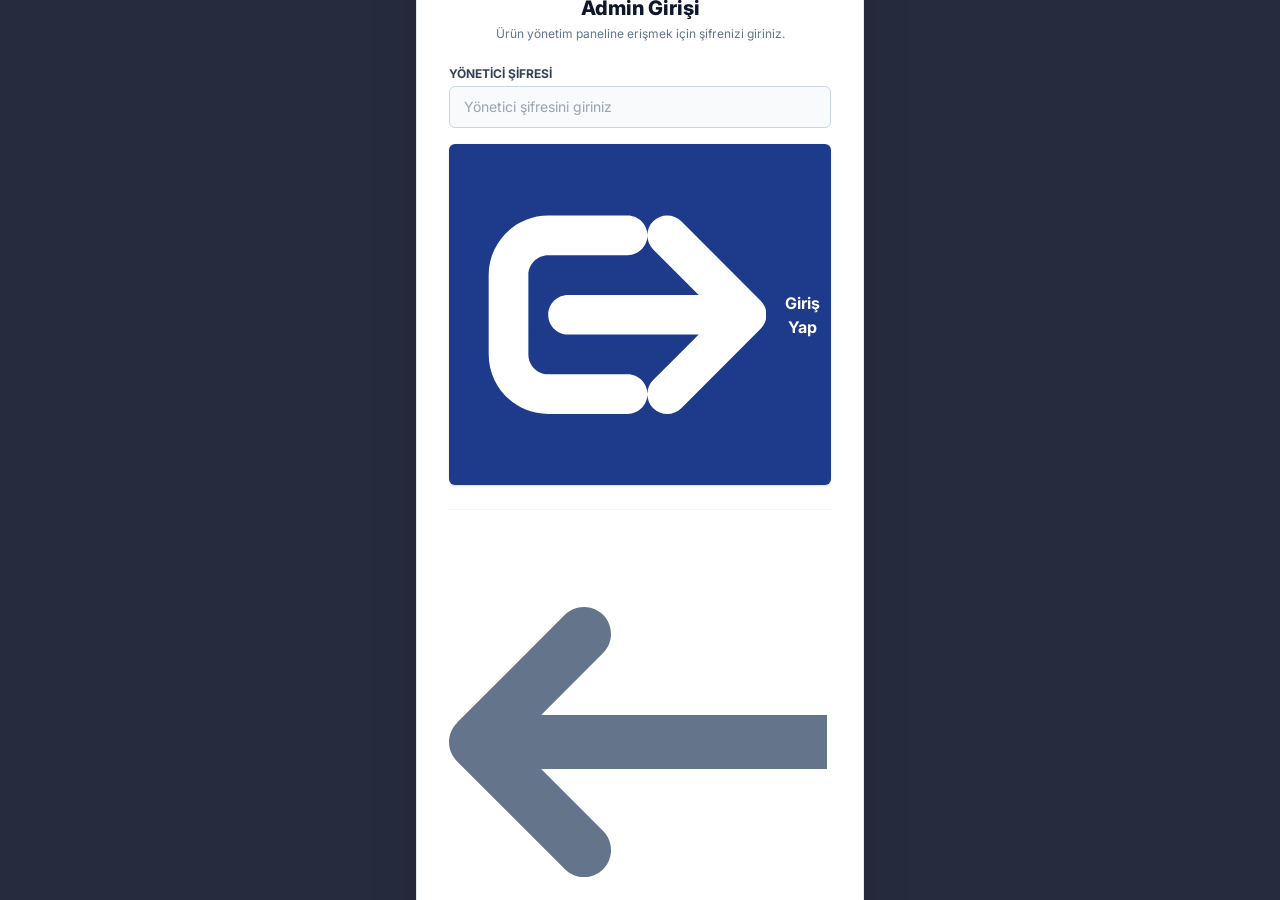
==== commit 70a7e1d8: "fontawesome iconları inline svg formatına dönüştürüldü" ====
--- a/admin.html
+++ b/admin.html
@@ -8,9 +8,6 @@
   <!-- Tailwind CSS Output -->
   <link rel="stylesheet" href="output.css">
   
-  <!-- FontAwesome Icons -->
-  <link rel="stylesheet" href="https://cdnjs.cloudflare.com/ajax/libs/font-awesome/6.5.1/css/all.min.css">
-  
   <!-- Google Fonts: Inter -->
   <link rel="preconnect" href="https://fonts.googleapis.com">
   <link rel="preconnect" href="https://fonts.gstatic.com" crossorigin>
@@ -29,7 +26,7 @@
     <div class="bg-white rounded-lg shadow-2xl border border-slate-200 w-full max-w-md p-6 sm:p-8">
       <div class="text-center mb-6">
         <div class="w-16 h-16 bg-blue-900 text-white rounded-md flex items-center justify-center text-2xl mx-auto mb-3 shadow">
-          <i class="fa-solid fa-lock"></i>
+          <svg class="fa-solid fa-lock w-[1em] h-[1em] inline-block align-middle" fill="currentColor" viewBox="0 0 448 512" aria-hidden="true"><path d="M144 192V160C144 95.3 195.3 44 260 44s116 51.3 116 116v32c35.3 0 64 28.7 64 64V416c0 35.3-28.7 64-64 64H144c-35.3 0-64-28.7-64-64V256c0-35.3 28.7-64 64-64zm64 0H352V160c0-35.3-28.7-64-64-64s-64 28.7-64 64v32z"/></svg>
         </div>
         <h2 class="text-xl font-extrabold text-slate-900">Admin Girişi</h2>
         <p class="text-xs text-slate-500 mt-1">Ürün yönetim paneline erişmek için şifrenizi giriniz.</p>
@@ -47,14 +44,14 @@
         </div>
 
         <button type="submit" class="w-full bg-blue-900 hover:bg-sky-600 text-white font-bold py-3 rounded-md shadow transition flex items-center justify-center gap-2">
-          <i class="fa-solid fa-right-to-bracket"></i>
+          <svg class="fa-solid fa-right-to-bracket w-[1em] h-[1em] inline-block align-middle" fill="currentColor" viewBox="0 0 512 512" aria-hidden="true"><path d="M502.6 278.6c12.5-12.5 12.5-32.8 0-45.3l-128-128c-12.5-12.5-32.8-12.5-45.3 0s-12.5 32.8 0 45.3L402.7 224 192 224c-17.7 0-32 14.3-32 32s14.3 32 32 32l210.7 0-73.4 73.4c-12.5 12.5-12.5 32.8 0 45.3s32.8 12.5 45.3 0l128-128zM160 96C107 96 64 139 64 192V320c0 53 43 96 96 96H288c17.7 0 32-14.3 32-32s-14.3-32-32-32H160c-17.7 0-32-14.3-32-32V192c0-17.7 14.3-32 32-32H288c17.7 0 32-14.3 32-32s-14.3-32-32-32H160z"/></svg>
           <span>Giriş Yap</span>
         </button>
       </form>
 
       <div class="mt-6 pt-4 border-t border-slate-100 text-center">
         <a href="index.html" class="text-xs text-slate-500 hover:text-blue-900 font-semibold transition">
-          <i class="fa-solid fa-arrow-left mr-1"></i> Web Sitesine Geri Dön
+          <svg class="fa-solid fa-arrow-left mr-1 w-[1em] h-[1em] inline-block align-middle" fill="currentColor" viewBox="0 0 448 512" aria-hidden="true"><path d="M9.4 233.4c-12.5 12.5-12.5 32.8 0 45.3l128 128c12.5 12.5 32.8 12.5 45.3 0s12.5-32.8 0-45.3L109.3 288 480 288c17.7 0 32-14.3 32-32s-14.3-32-32-32L109.3 224 182.6 150.6c12.5-12.5 12.5-32.8 0-45.3s-32.8-12.5-45.3 0l-128 128z"/></svg> Web Sitesine Geri Dön
         </a>
       </div>
     </div>
@@ -69,7 +66,7 @@
         <div class="flex items-center justify-between h-16">
           <div class="flex items-center gap-3">
             <div class="w-9 h-9 bg-sky-600 text-white rounded-md flex items-center justify-center text-base font-bold">
-              <i class="fa-solid fa-screwdriver-wrench"></i>
+              <svg class="fa-solid fa-screwdriver-wrench w-[1em] h-[1em] inline-block align-middle" fill="currentColor" viewBox="0 0 512 512" aria-hidden="true"><path d="M78.6 83.7C87.4 74.8 99.4 69.9 112 70H400c12.6-.1 24.6 4.8 33.4 13.7s13.8 20.8 13.7 33.4V400c.1 12.6-4.8 24.6-13.7 33.4s-20.8 13.8-33.4 13.7H112c-12.6 .1-24.6-4.8-33.4-13.7s-13.8-20.8-13.7-33.4V117.1c-.1-12.6 4.8-24.6 13.7-33.4zM160 160v64H352V160H160zM352 352V288H160v64H352z"/></svg>
             </div>
             <div>
               <span class="text-sm font-extrabold text-white tracking-tight uppercase">BH TEKNİK SERVİS</span>
@@ -79,15 +76,15 @@
 
           <div class="flex items-center gap-4">
             <a href="index.html" target="_blank" class="text-xs text-slate-300 hover:text-white flex items-center gap-1.5 font-medium transition">
-              <i class="fa-solid fa-globe"></i>
+              <svg class="fa-solid fa-globe w-[1em] h-[1em] inline-block align-middle" fill="currentColor" viewBox="0 0 512 512" aria-hidden="true"><path d="M352 224c0 53-23 101.3-60 134.2C330.6 373.2 384 321.4 384 256c0-23.7-5.9-46-16.3-65.5C349.5 204.3 352 213.9 352 224zm-64-96c21.2 0 41.1 5.8 58 15.9C327 114.5 293.4 96 256 96c-37.4 0-71 18.5-90 47.9c16.9-10.1 36.8-15.9 58-15.9h64zM256 0C114.6 0 0 114.6 0 256s114.6 256 256 256s256-114.6 256-256S397.4 0 256 0zM64 256c0-30.8 7.9-59.8 21.8-85.1C114.8 198.8 152 216 192 216c14.1 0 27.6-2.5 40-7.1c-1.8 10.3-2.8 20.9-2.8 31.7c0 82.5 48.7 153.4 119.5 185.8C318.5 440.7 288.6 448 256 448C129 448 64 383 64 256zm328.7 172.5c-60.8-29.3-102.7-91.8-102.7-164.5c0-10.3 1-20.3 2.7-30c23.9 8.7 49.3 13.5 75.8 13.5c41.3 0 79.5-13.5 110.2-36.4C480.1 196.2 488 225.2 488 256c0 68-26.6 129.8-70.1 172.5z"/></svg>
               <span class="hidden sm:inline">Siteyi Görüntüle</span>
             </a>
             <a href="urunler.html" target="_blank" class="text-xs text-slate-300 hover:text-white flex items-center gap-1.5 font-medium transition">
-              <i class="fa-solid fa-boxes-stacked"></i>
+              <svg class="fa-solid fa-boxes-stacked w-[1em] h-[1em] inline-block align-middle" fill="currentColor" viewBox="0 0 512 512" aria-hidden="true"><path d="M32 32C14.3 32 0 46.3 0 64v96c0 17.7 14.3 32 32 32H480c17.7 0 32-14.3 32-32V64c0-17.7-14.3-32-32-32H32zM0 256c0 17.7 14.3 32 32 32H480c17.7 0 32-14.3 32-32V224H0v32zm0 128c0 17.7 14.3 32 32 32H480c17.7 0 32-14.3 32-32V352H0v32z"/></svg>
               <span class="hidden sm:inline">Katalog</span>
             </a>
             <button id="logout-btn" class="bg-slate-800 hover:bg-rose-700 text-white text-xs font-semibold px-3 py-1.5 rounded-md transition border border-slate-700 flex items-center gap-1.5">
-              <i class="fa-solid fa-right-from-bracket"></i>
+              <svg class="fa-solid fa-right-from-bracket w-[1em] h-[1em] inline-block align-middle" fill="currentColor" viewBox="0 0 512 512" aria-hidden="true"><path d="M377.9 105.9L500.7 228.7c12.5 12.5 12.5 32.8 0 45.3L377.9 396.9c-12.5 12.5-32.8 12.5-45.3 0s-12.5-32.8 0-45.3L402.7 288 160 288c-17.7 0-32-14.3-32-32s14.3-32 32-32l242.7 0-70.1-70.1c-12.5-12.5-12.5-32.8 0-45.3s32.8-12.5 45.3 0zM160 96C107 96 64 139 64 192V320c0 53 43 96 96 96H288c17.7 0 32-14.3 32-32s-14.3-32-32-32H160c-17.7 0-32-14.3-32-32V192c0-17.7 14.3-32 32-32H288c17.7 0 32-14.3 32-32s-14.3-32-32-32H160z"/></svg>
               <span>Çıkış Yap</span>
             </button>
           </div>
@@ -106,7 +103,7 @@
             <div id="stat-total" class="text-2xl font-black text-slate-900 mt-1">0</div>
           </div>
           <div class="w-12 h-12 bg-blue-900/10 text-blue-900 rounded-md flex items-center justify-center text-xl">
-            <i class="fa-solid fa-box"></i>
+            <svg class="fa-solid fa-box w-[1em] h-[1em] inline-block align-middle" fill="currentColor" viewBox="0 0 512 512" aria-hidden="true"><path d="M48 64C21.5 64 0 85.5 0 112V400c0 26.5 21.5 48 48 48H464c26.5 0 48-21.5 48-48V112c0-26.5-21.5-48-48-48H48zM64 128H448v64H64V128zM448 256V400H64V256H448z"/></svg>
           </div>
         </div>
 
@@ -116,7 +113,7 @@
             <div id="stat-machines" class="text-2xl font-black text-sky-600 mt-1">0</div>
           </div>
           <div class="w-12 h-12 bg-sky-600/10 text-sky-600 rounded-md flex items-center justify-center text-xl">
-            <i class="fa-solid fa-industry"></i>
+            <svg class="fa-solid fa-industry w-[1em] h-[1em] inline-block align-middle" fill="currentColor" viewBox="0 0 512 512" aria-hidden="true"><path d="M32 32C14.3 32 0 46.3 0 64V448c0 17.7 14.3 32 32 32H480c17.7 0 32-14.3 32-32V64c0-17.7-14.3-32-32-32H32zM96 96H160v64H96V96zm64 128H96v64h64V224zM96 352H160v64H96V352zm224-64H224v64h96V288zm0-128H224v64h96V160zm64 128h64v64H384V288zm0-128h64v64H384V160zM384 96h64v64H384V96zM224 96h96v64H224V96z"/></svg>
           </div>
         </div>
 
@@ -126,7 +123,7 @@
             <div id="stat-parts" class="text-2xl font-black text-emerald-600 mt-1">0</div>
           </div>
           <div class="w-12 h-12 bg-emerald-600/10 text-emerald-600 rounded-md flex items-center justify-center text-xl">
-            <i class="fa-solid fa-gears"></i>
+            <svg class="fa-solid fa-gears w-[1em] h-[1em] inline-block align-middle" fill="currentColor" viewBox="0 0 512 512" aria-hidden="true"><path d="M347.1 24.3c15.1 4.5 25.5 18.5 25.5 34.7V93.5c31.1 13.8 58.7 34.6 81.3 61.3l29.8-17.3c14.1-8.2 32.1-4.1 40.3 10l29.8 51.6c8.2 14.1 4.1 32.1-10 40.3l-29.8 17.3c2.4 10.3 3.8 20.9 3.8 31.7s-1.3 21.4-3.8 31.7l29.8 17.3c14.1 8.2 18.2 26.2 10 40.3l-29.8 51.6c-8.2 14.1-26.2 18.2-40.3 10l-29.8-17.3c-22.6 26.7-50.2 47.5-81.3 61.3v34.5c0 16.3-10.4 30.2-25.5 34.7c-16.4 4.9-34.1-1.6-43.7-15.6l-21.4-31.5c-37.4 0-74.8 0-112.2 0l-21.4 31.5c-9.6 14-27.3 20.5-43.7 15.6c-15.1-4.5-25.5-18.5-25.5-34.7V418.5c-31.1-13.8-58.7-34.6-81.3-61.3L13.7 374.5c-14.1 8.2-32.1 4.1-40.3-10L-16.4 312.9c-8.2-14.1-4.1-32.1 10-40.3l29.8-17.3c-2.4-10.3-3.8-20.9-3.8-31.7s1.3-21.4 3.8-31.7l-29.8-17.3c-14.1-8.2-18.2-26.2-10-40.3l29.8-51.6c8.2-14.1 26.2-18.2 40.3-10l29.8 17.3c22.6-26.7 50.2-47.5 81.3-61.3V59c0-16.3 10.4-30.2 25.5-34.7c16.4-4.9 34.1 1.6 43.7 15.6l21.4 31.5c37.4 0 74.8 0 112.2 0l21.4-31.5c9.6-14 27.3-20.5 43.7-15.6zM256 192a64 64 0 1 0 0 128 64 64 0 1 0 0-128z"/></svg>
           </div>
         </div>
 
@@ -136,7 +133,7 @@
             <div id="stat-featured" class="text-2xl font-black text-amber-600 mt-1">0</div>
           </div>
           <div class="w-12 h-12 bg-amber-600/10 text-amber-600 rounded-md flex items-center justify-center text-xl">
-            <i class="fa-solid fa-star"></i>
+            <svg class="fa-solid fa-star w-[1em] h-[1em] inline-block align-middle" fill="currentColor" viewBox="0 0 576 512" aria-hidden="true"><path d="M316.9 18C311.6 7 300.4 0 288.1 0s-23.4 7-28.8 18L195 150.3 51.4 171.5c-12 1.8-22 10.2-25.7 21.7s-.7 24.2 7.9 32.7L137.8 329 113.2 474.7c-2 12 3 24.2 12.9 31.3s23 8 33.8 2.3l128.3-68.5 128.3 68.5c10.8 5.7 23.9 4.9 33.8-2.3s14.9-19.3 12.9-31.3L438.5 329 542.7 225.9c8.6-8.5 11.6-21.2 7.9-32.7s-13.7-19.9-25.7-21.7L381.2 150.3 316.9 18z"/></svg>
           </div>
         </div>
       </div>
@@ -144,13 +141,13 @@
       <!-- Action Controls Bar -->
       <div class="bg-white p-4 rounded-lg border border-slate-200 shadow-sm mb-6 flex flex-col sm:flex-row items-center justify-between gap-4">
         <h2 class="text-lg font-bold text-slate-900 flex items-center gap-2">
-          <i class="fa-solid fa-list-check text-blue-900"></i>
+          <svg class="fa-solid fa-list-check text-blue-900 w-[1em] h-[1em] inline-block align-middle" fill="currentColor" viewBox="0 0 512 512" aria-hidden="true"><path d="M470.6 105.4c12.5 12.5 12.5 32.8 0 45.3l-256 256c-12.5 12.5-32.8 12.5-45.3 0l-128-128c-12.5-12.5-12.5-32.8 0-45.3s32.8-12.5 45.3 0L192 338.7 425.4 105.4c12.5-12.5 32.8-12.5 45.3 0z"/></svg>
           <span>Ürün Listesi & Yönetimi</span>
         </h2>
         
         <div class="flex items-center gap-3 w-full sm:w-auto">
           <button id="add-product-btn" class="bg-emerald-600 hover:bg-emerald-700 text-white text-xs font-bold px-4 py-2.5 rounded-md shadow transition flex items-center justify-center gap-2 flex-grow sm:flex-grow-0">
-            <i class="fa-solid fa-plus text-sm"></i>
+            <svg class="fa-solid fa-plus text-sm w-[1em] h-[1em] inline-block align-middle" fill="currentColor" viewBox="0 0 448 512" aria-hidden="true"><path d="M256 80c0-8.8 7.2-16 16-16h32c8.8 0 16 7.2 16 16V224H432c8.8 0 16 7.2 16 16v32c0 8.8-7.2 16-16 16H320V432c0 8.8-7.2 16-16 16H272c-8.8 0-16-7.2-16-16V288H144c-8.8 0-16-7.2-16-16V240c0-8.8 7.2-16 16-16H256V80z"/></svg>
             <span>Yeni Ürün Ekle</span>
           </button>
         </div>
@@ -187,7 +184,7 @@
       <div class="flex items-center justify-between pb-4 mb-4 border-b border-slate-100">
         <h3 id="modal-title" class="text-base font-extrabold text-slate-900">Yeni Ürün Ekle</h3>
         <button id="close-modal-btn" class="text-slate-400 hover:text-slate-700 p-1">
-          <i class="fa-solid fa-xmark text-lg"></i>
+          <svg class="fa-solid fa-xmark text-lg w-[1em] h-[1em] inline-block align-middle" fill="currentColor" viewBox="0 0 384 512" aria-hidden="true"><path d="M342.6 150.6c12.5-12.5 12.5-32.8 0-45.3s-32.8-12.5-45.3 0L192 210.7 86.6 105.4c-12.5-12.5-32.8-12.5-45.3 0s-12.5 32.8 0 45.3L146.7 256 41.4 361.4c-12.5 12.5-12.5 32.8 0 45.3s32.8 12.5 45.3 0L192 301.3 297.4 406.6c12.5 12.5 32.8 12.5 45.3 0s12.5-32.8 0-45.3L237.3 256 342.6 150.6z"/></svg>
         </button>
       </div>
 
@@ -243,7 +240,7 @@
             İptal
           </button>
           <button type="submit" id="save-product-btn" class="bg-blue-900 hover:bg-sky-600 text-white font-bold px-6 py-2.5 rounded-md text-xs shadow transition flex items-center gap-2">
-            <i class="fa-solid fa-check"></i>
+            <svg class="fa-solid fa-check w-[1em] h-[1em] inline-block align-middle" fill="currentColor" viewBox="0 0 448 512" aria-hidden="true"><path d="M438.6 105.4c12.5 12.5 12.5 32.8 0 45.3l-256 256c-12.5 12.5-32.8 12.5-45.3 0l-128-128c-12.5-12.5-12.5-32.8 0-45.3s32.8-12.5 45.3 0L160 338.7 393.4 105.4c12.5-12.5 32.8-12.5 45.3 0z"/></svg>
             <span>Kaydet</span>
           </button>
         </div>
@@ -390,15 +387,15 @@
           </td>
           <td class="px-4 py-3">
             ${product.isFeatured 
-              ? '<span class="bg-amber-100 text-amber-800 px-2 py-0.5 rounded text-[10px] font-bold"><i class="fa-solid fa-star"></i> Öne Çıkan</span>' 
+              ? '<span class="bg-amber-100 text-amber-800 px-2 py-0.5 rounded text-[10px] font-bold"><svg class="fa-solid fa-star w-[1em] h-[1em] inline-block align-middle" fill="currentColor" viewBox="0 0 576 512" aria-hidden="true"><path d="M316.9 18C311.6 7 300.4 0 288.1 0s-23.4 7-28.8 18L195 150.3 51.4 171.5c-12 1.8-22 10.2-25.7 21.7s-.7 24.2 7.9 32.7L137.8 329 113.2 474.7c-2 12 3 24.2 12.9 31.3s23 8 33.8 2.3l128.3-68.5 128.3 68.5c10.8 5.7 23.9 4.9 33.8-2.3s14.9-19.3 12.9-31.3L438.5 329 542.7 225.9c8.6-8.5 11.6-21.2 7.9-32.7s-13.7-19.9-25.7-21.7L381.2 150.3 316.9 18z"/></svg> Öne Çıkan</span>' 
               : '<span class="text-slate-400">-</span>'}
           </td>
           <td class="px-4 py-3 text-right space-x-2">
             <button onclick="editProduct('${product.id}')" class="bg-sky-50 hover:bg-sky-100 text-sky-700 px-2.5 py-1.5 rounded text-xs font-bold transition border border-sky-200" title="Düzenle">
-              <i class="fa-solid fa-pen-to-square"></i> Düzenle
+              <svg class="fa-solid fa-pen-to-square w-[1em] h-[1em] inline-block align-middle" fill="currentColor" viewBox="0 0 512 512" aria-hidden="true"><path d="M410.3 231.1l11.3-11.3-33.9-33.9-62.1-62.1L291.7 89.8l-11.3 11.3-22.6 22.6L58.7 322.9c-10.4 10.4-18 23.3-22.2 37.4L1 480.7c-2.8 9.4-.3 19.6 6.1 26s16.6 8.9 26 6.1l120.4-35.4c14.1-4.2 27-11.8 37.4-22.2L387.7 253.7 410.3 231.1zM160 399.4l-91.4 26.8 26.8-91.4 207-207 64.6 64.6-207 207zM448 80c0-17.7-14.3-32-32-32H356.1c-11.3 0-21.6 4.5-29.1 11.9L299.1 87.7l64.6 64.6 27.9-27.9c7.4-7.4 11.9-17.7 11.9-29.1V80z"/></svg> Düzenle
             </button>
             <button onclick="deleteProductItem('${product.id}')" class="bg-rose-50 hover:bg-rose-100 text-rose-700 px-2.5 py-1.5 rounded text-xs font-bold transition border border-rose-200" title="Sil">
-              <i class="fa-solid fa-trash"></i> Sil
+              <svg class="fa-solid fa-trash w-[1em] h-[1em] inline-block align-middle" fill="currentColor" viewBox="0 0 448 512" aria-hidden="true"><path d="M135.2 17.7L128 32H32C14.3 32 0 46.3 0 64S14.3 96 32 96H416c17.7 0 32-14.3 32-32s-14.3-32-32-32H320l-7.2-14.3C307.4 6.8 296.3 0 284.2 0H163.8c-12.1 0-23.2 6.8-28.6 17.7zM416 128H32L53.2 467c1.6 25.3 22.6 45 47.9 45H358.9c25.3 0 46.3-19.7 47.9-45L416 128z"/></svg> Sil
             </button>
           </td>
         </tr>
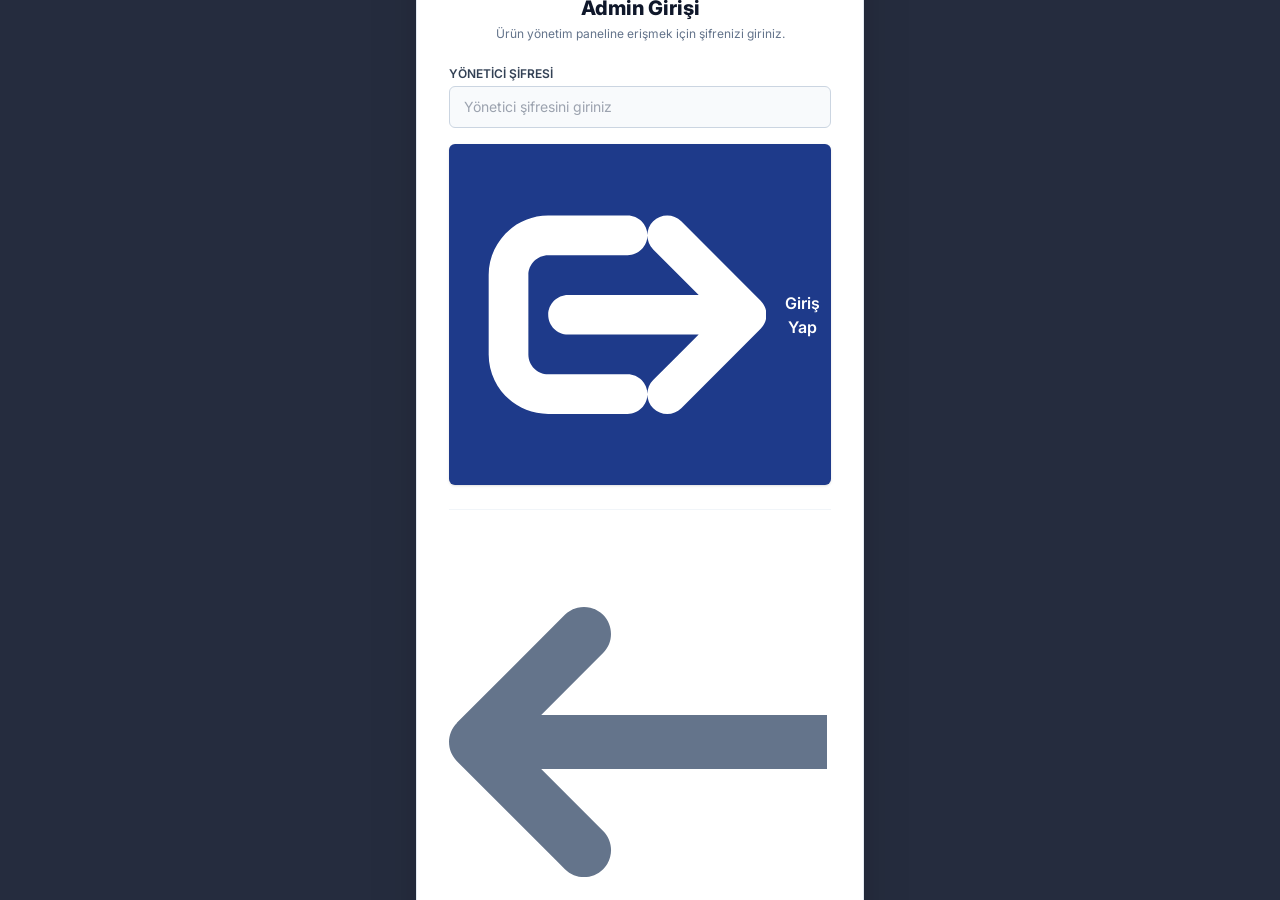
==== commit d401c9a7: "font ağırlıkları optimize edildi ve google fontstan çekilen font ağırlıkları azaltıldı" ====
--- a/admin.html
+++ b/admin.html
@@ -11,7 +11,7 @@
   <!-- Google Fonts: Inter -->
   <link rel="preconnect" href="https://fonts.googleapis.com">
   <link rel="preconnect" href="https://fonts.gstatic.com" crossorigin>
-  <link href="https://fonts.googleapis.com/css2?family=Inter:wght@400;500;600;700;800&display=swap" rel="stylesheet">
+  <link href="https://fonts.googleapis.com/css2?family=Inter:wght@400;600;800&display=swap" rel="stylesheet">
   
   <style>
     body {
@@ -26,7 +26,7 @@
     <div class="bg-white rounded-lg shadow-2xl border border-slate-200 w-full max-w-md p-6 sm:p-8">
       <div class="text-center mb-6">
         <div class="w-16 h-16 bg-blue-900 text-white rounded-md flex items-center justify-center text-2xl mx-auto mb-3 shadow">
-          <svg class="fa-solid fa-lock w-[1em] h-[1em] inline-block align-middle" fill="currentColor" viewBox="0 0 448 512" aria-hidden="true"><path d="M144 192V160C144 95.3 195.3 44 260 44s116 51.3 116 116v32c35.3 0 64 28.7 64 64V416c0 35.3-28.7 64-64 64H144c-35.3 0-64-28.7-64-64V256c0-35.3 28.7-64 64-64zm64 0H352V160c0-35.3-28.7-64-64-64s-64 28.7-64 64v32z"/></svg>
+          <svg class="fa-solid fa-lock inline-block align-middle  max-w-full w-8 h-8" fill="currentColor" viewBox="0 0 448 512" aria-hidden="true"><path d="M144 192V160C144 95.3 195.3 44 260 44s116 51.3 116 116v32c35.3 0 64 28.7 64 64V416c0 35.3-28.7 64-64 64H144c-35.3 0-64-28.7-64-64V256c0-35.3 28.7-64 64-64zm64 0H352V160c0-35.3-28.7-64-64-64s-64 28.7-64 64v32z"/></svg>
         </div>
         <h2 class="text-xl font-extrabold text-slate-900">Admin Girişi</h2>
         <p class="text-xs text-slate-500 mt-1">Ürün yönetim paneline erişmek için şifrenizi giriniz.</p>
@@ -34,7 +34,7 @@
 
       <form id="auth-form" class="space-y-4">
         <div>
-          <label class="block text-xs font-bold text-slate-700 uppercase mb-1">Yönetici Şifresi</label>
+          <label class="block text-xs font-semibold text-slate-700 uppercase mb-1">Yönetici Şifresi</label>
           <input type="password" 
                  id="auth-password" 
                  required 
@@ -43,15 +43,15 @@
           <p id="auth-error" class="hidden text-xs font-semibold text-rose-600 mt-1">Hatalı şifre! Tekrar deneyiniz.</p>
         </div>
 
-        <button type="submit" class="w-full bg-blue-900 hover:bg-sky-600 text-white font-bold py-3 rounded-md shadow transition flex items-center justify-center gap-2">
-          <svg class="fa-solid fa-right-to-bracket w-[1em] h-[1em] inline-block align-middle" fill="currentColor" viewBox="0 0 512 512" aria-hidden="true"><path d="M502.6 278.6c12.5-12.5 12.5-32.8 0-45.3l-128-128c-12.5-12.5-32.8-12.5-45.3 0s-12.5 32.8 0 45.3L402.7 224 192 224c-17.7 0-32 14.3-32 32s14.3 32 32 32l210.7 0-73.4 73.4c-12.5 12.5-12.5 32.8 0 45.3s32.8 12.5 45.3 0l128-128zM160 96C107 96 64 139 64 192V320c0 53 43 96 96 96H288c17.7 0 32-14.3 32-32s-14.3-32-32-32H160c-17.7 0-32-14.3-32-32V192c0-17.7 14.3-32 32-32H288c17.7 0 32-14.3 32-32s-14.3-32-32-32H160z"/></svg>
+        <button type="submit" class="w-full bg-blue-900 hover:bg-sky-600 text-white font-semibold py-3 rounded-md shadow transition flex items-center justify-center gap-2">
+          <svg class="fa-solid fa-right-to-bracket inline-block align-middle w-5 h-5 max-w-full" fill="currentColor" viewBox="0 0 512 512" aria-hidden="true"><path d="M502.6 278.6c12.5-12.5 12.5-32.8 0-45.3l-128-128c-12.5-12.5-32.8-12.5-45.3 0s-12.5 32.8 0 45.3L402.7 224 192 224c-17.7 0-32 14.3-32 32s14.3 32 32 32l210.7 0-73.4 73.4c-12.5 12.5-12.5 32.8 0 45.3s32.8 12.5 45.3 0l128-128zM160 96C107 96 64 139 64 192V320c0 53 43 96 96 96H288c17.7 0 32-14.3 32-32s-14.3-32-32-32H160c-17.7 0-32-14.3-32-32V192c0-17.7 14.3-32 32-32H288c17.7 0 32-14.3 32-32s-14.3-32-32-32H160z"/></svg>
           <span>Giriş Yap</span>
         </button>
       </form>
 
       <div class="mt-6 pt-4 border-t border-slate-100 text-center">
         <a href="index.html" class="text-xs text-slate-500 hover:text-blue-900 font-semibold transition">
-          <svg class="fa-solid fa-arrow-left mr-1 w-[1em] h-[1em] inline-block align-middle" fill="currentColor" viewBox="0 0 448 512" aria-hidden="true"><path d="M9.4 233.4c-12.5 12.5-12.5 32.8 0 45.3l128 128c12.5 12.5 32.8 12.5 45.3 0s12.5-32.8 0-45.3L109.3 288 480 288c17.7 0 32-14.3 32-32s-14.3-32-32-32L109.3 224 182.6 150.6c12.5-12.5 12.5-32.8 0-45.3s-32.8-12.5-45.3 0l-128 128z"/></svg> Web Sitesine Geri Dön
+          <svg class="fa-solid fa-arrow-left mr-1 inline-block align-middle w-5 h-5 max-w-full" fill="currentColor" viewBox="0 0 448 512" aria-hidden="true"><path d="M9.4 233.4c-12.5 12.5-12.5 32.8 0 45.3l128 128c12.5 12.5 32.8 12.5 45.3 0s12.5-32.8 0-45.3L109.3 288 480 288c17.7 0 32-14.3 32-32s-14.3-32-32-32L109.3 224 182.6 150.6c12.5-12.5 12.5-32.8 0-45.3s-32.8-12.5-45.3 0l-128 128z"/></svg> Web Sitesine Geri Dön
         </a>
       </div>
     </div>
@@ -65,8 +65,8 @@
       <div class="max-w-7xl mx-auto px-4 sm:px-6 lg:px-8">
         <div class="flex items-center justify-between h-16">
           <div class="flex items-center gap-3">
-            <div class="w-9 h-9 bg-sky-600 text-white rounded-md flex items-center justify-center text-base font-bold">
-              <svg class="fa-solid fa-screwdriver-wrench w-[1em] h-[1em] inline-block align-middle" fill="currentColor" viewBox="0 0 512 512" aria-hidden="true"><path d="M78.6 83.7C87.4 74.8 99.4 69.9 112 70H400c12.6-.1 24.6 4.8 33.4 13.7s13.8 20.8 13.7 33.4V400c.1 12.6-4.8 24.6-13.7 33.4s-20.8 13.8-33.4 13.7H112c-12.6 .1-24.6-4.8-33.4-13.7s-13.8-20.8-13.7-33.4V117.1c-.1-12.6 4.8-24.6 13.7-33.4zM160 160v64H352V160H160zM352 352V288H160v64H352z"/></svg>
+            <div class="w-9 h-9 bg-sky-600 text-white rounded-md flex items-center justify-center text-base font-semibold">
+              <svg class="fa-solid fa-screwdriver-wrench inline-block align-middle  max-w-full w-5 h-5" fill="currentColor" viewBox="0 0 512 512" aria-hidden="true"><path d="M78.6 83.7C87.4 74.8 99.4 69.9 112 70H400c12.6-.1 24.6 4.8 33.4 13.7s13.8 20.8 13.7 33.4V400c.1 12.6-4.8 24.6-13.7 33.4s-20.8 13.8-33.4 13.7H112c-12.6 .1-24.6-4.8-33.4-13.7s-13.8-20.8-13.7-33.4V117.1c-.1-12.6 4.8-24.6 13.7-33.4zM160 160v64H352V160H160zM352 352V288H160v64H352z"/></svg>
             </div>
             <div>
               <span class="text-sm font-extrabold text-white tracking-tight uppercase">BH TEKNİK SERVİS</span>
@@ -75,16 +75,16 @@
           </div>
 
           <div class="flex items-center gap-4">
-            <a href="index.html" target="_blank" class="text-xs text-slate-300 hover:text-white flex items-center gap-1.5 font-medium transition">
-              <svg class="fa-solid fa-globe w-[1em] h-[1em] inline-block align-middle" fill="currentColor" viewBox="0 0 512 512" aria-hidden="true"><path d="M352 224c0 53-23 101.3-60 134.2C330.6 373.2 384 321.4 384 256c0-23.7-5.9-46-16.3-65.5C349.5 204.3 352 213.9 352 224zm-64-96c21.2 0 41.1 5.8 58 15.9C327 114.5 293.4 96 256 96c-37.4 0-71 18.5-90 47.9c16.9-10.1 36.8-15.9 58-15.9h64zM256 0C114.6 0 0 114.6 0 256s114.6 256 256 256s256-114.6 256-256S397.4 0 256 0zM64 256c0-30.8 7.9-59.8 21.8-85.1C114.8 198.8 152 216 192 216c14.1 0 27.6-2.5 40-7.1c-1.8 10.3-2.8 20.9-2.8 31.7c0 82.5 48.7 153.4 119.5 185.8C318.5 440.7 288.6 448 256 448C129 448 64 383 64 256zm328.7 172.5c-60.8-29.3-102.7-91.8-102.7-164.5c0-10.3 1-20.3 2.7-30c23.9 8.7 49.3 13.5 75.8 13.5c41.3 0 79.5-13.5 110.2-36.4C480.1 196.2 488 225.2 488 256c0 68-26.6 129.8-70.1 172.5z"/></svg>
+            <a href="index.html" target="_blank" class="text-xs text-slate-300 hover:text-white flex items-center gap-1.5 font-semibold transition">
+              <svg class="fa-solid fa-globe inline-block align-middle w-5 h-5 max-w-full" fill="currentColor" viewBox="0 0 512 512" aria-hidden="true"><path d="M352 224c0 53-23 101.3-60 134.2C330.6 373.2 384 321.4 384 256c0-23.7-5.9-46-16.3-65.5C349.5 204.3 352 213.9 352 224zm-64-96c21.2 0 41.1 5.8 58 15.9C327 114.5 293.4 96 256 96c-37.4 0-71 18.5-90 47.9c16.9-10.1 36.8-15.9 58-15.9h64zM256 0C114.6 0 0 114.6 0 256s114.6 256 256 256s256-114.6 256-256S397.4 0 256 0zM64 256c0-30.8 7.9-59.8 21.8-85.1C114.8 198.8 152 216 192 216c14.1 0 27.6-2.5 40-7.1c-1.8 10.3-2.8 20.9-2.8 31.7c0 82.5 48.7 153.4 119.5 185.8C318.5 440.7 288.6 448 256 448C129 448 64 383 64 256zm328.7 172.5c-60.8-29.3-102.7-91.8-102.7-164.5c0-10.3 1-20.3 2.7-30c23.9 8.7 49.3 13.5 75.8 13.5c41.3 0 79.5-13.5 110.2-36.4C480.1 196.2 488 225.2 488 256c0 68-26.6 129.8-70.1 172.5z"/></svg>
               <span class="hidden sm:inline">Siteyi Görüntüle</span>
             </a>
-            <a href="urunler.html" target="_blank" class="text-xs text-slate-300 hover:text-white flex items-center gap-1.5 font-medium transition">
-              <svg class="fa-solid fa-boxes-stacked w-[1em] h-[1em] inline-block align-middle" fill="currentColor" viewBox="0 0 512 512" aria-hidden="true"><path d="M32 32C14.3 32 0 46.3 0 64v96c0 17.7 14.3 32 32 32H480c17.7 0 32-14.3 32-32V64c0-17.7-14.3-32-32-32H32zM0 256c0 17.7 14.3 32 32 32H480c17.7 0 32-14.3 32-32V224H0v32zm0 128c0 17.7 14.3 32 32 32H480c17.7 0 32-14.3 32-32V352H0v32z"/></svg>
+            <a href="urunler.html" target="_blank" class="text-xs text-slate-300 hover:text-white flex items-center gap-1.5 font-semibold transition">
+              <svg class="fa-solid fa-boxes-stacked inline-block align-middle w-5 h-5 max-w-full" fill="currentColor" viewBox="0 0 512 512" aria-hidden="true"><path d="M32 32C14.3 32 0 46.3 0 64v96c0 17.7 14.3 32 32 32H480c17.7 0 32-14.3 32-32V64c0-17.7-14.3-32-32-32H32zM0 256c0 17.7 14.3 32 32 32H480c17.7 0 32-14.3 32-32V224H0v32zm0 128c0 17.7 14.3 32 32 32H480c17.7 0 32-14.3 32-32V352H0v32z"/></svg>
               <span class="hidden sm:inline">Katalog</span>
             </a>
             <button id="logout-btn" class="bg-slate-800 hover:bg-rose-700 text-white text-xs font-semibold px-3 py-1.5 rounded-md transition border border-slate-700 flex items-center gap-1.5">
-              <svg class="fa-solid fa-right-from-bracket w-[1em] h-[1em] inline-block align-middle" fill="currentColor" viewBox="0 0 512 512" aria-hidden="true"><path d="M377.9 105.9L500.7 228.7c12.5 12.5 12.5 32.8 0 45.3L377.9 396.9c-12.5 12.5-32.8 12.5-45.3 0s-12.5-32.8 0-45.3L402.7 288 160 288c-17.7 0-32-14.3-32-32s14.3-32 32-32l242.7 0-70.1-70.1c-12.5-12.5-12.5-32.8 0-45.3s32.8-12.5 45.3 0zM160 96C107 96 64 139 64 192V320c0 53 43 96 96 96H288c17.7 0 32-14.3 32-32s-14.3-32-32-32H160c-17.7 0-32-14.3-32-32V192c0-17.7 14.3-32 32-32H288c17.7 0 32-14.3 32-32s-14.3-32-32-32H160z"/></svg>
+              <svg class="fa-solid fa-right-from-bracket inline-block align-middle w-5 h-5 max-w-full" fill="currentColor" viewBox="0 0 512 512" aria-hidden="true"><path d="M377.9 105.9L500.7 228.7c12.5 12.5 12.5 32.8 0 45.3L377.9 396.9c-12.5 12.5-32.8 12.5-45.3 0s-12.5-32.8 0-45.3L402.7 288 160 288c-17.7 0-32-14.3-32-32s14.3-32 32-32l242.7 0-70.1-70.1c-12.5-12.5-12.5-32.8 0-45.3s32.8-12.5 45.3 0zM160 96C107 96 64 139 64 192V320c0 53 43 96 96 96H288c17.7 0 32-14.3 32-32s-14.3-32-32-32H160c-17.7 0-32-14.3-32-32V192c0-17.7 14.3-32 32-32H288c17.7 0 32-14.3 32-32s-14.3-32-32-32H160z"/></svg>
               <span>Çıkış Yap</span>
             </button>
           </div>
@@ -99,55 +99,55 @@
       <div class="grid grid-cols-1 sm:grid-cols-2 lg:grid-cols-4 gap-4 mb-8">
         <div class="bg-white p-5 rounded-lg border border-slate-200 shadow-sm flex items-center justify-between">
           <div>
-            <span class="text-xs font-bold text-slate-500 uppercase">Toplam Ürün</span>
-            <div id="stat-total" class="text-2xl font-black text-slate-900 mt-1">0</div>
+            <span class="text-xs font-semibold text-slate-500 uppercase">Toplam Ürün</span>
+            <div id="stat-total" class="text-2xl font-extrabold text-slate-900 mt-1">0</div>
           </div>
           <div class="w-12 h-12 bg-blue-900/10 text-blue-900 rounded-md flex items-center justify-center text-xl">
-            <svg class="fa-solid fa-box w-[1em] h-[1em] inline-block align-middle" fill="currentColor" viewBox="0 0 512 512" aria-hidden="true"><path d="M48 64C21.5 64 0 85.5 0 112V400c0 26.5 21.5 48 48 48H464c26.5 0 48-21.5 48-48V112c0-26.5-21.5-48-48-48H48zM64 128H448v64H64V128zM448 256V400H64V256H448z"/></svg>
+            <svg class="fa-solid fa-box inline-block align-middle w-5 h-5 max-w-full" fill="currentColor" viewBox="0 0 512 512" aria-hidden="true"><path d="M48 64C21.5 64 0 85.5 0 112V400c0 26.5 21.5 48 48 48H464c26.5 0 48-21.5 48-48V112c0-26.5-21.5-48-48-48H48zM64 128H448v64H64V128zM448 256V400H64V256H448z"/></svg>
           </div>
         </div>
 
         <div class="bg-white p-5 rounded-lg border border-slate-200 shadow-sm flex items-center justify-between">
           <div>
-            <span class="text-xs font-bold text-slate-500 uppercase">Makineler</span>
-            <div id="stat-machines" class="text-2xl font-black text-sky-600 mt-1">0</div>
+            <span class="text-xs font-semibold text-slate-500 uppercase">Makineler</span>
+            <div id="stat-machines" class="text-2xl font-extrabold text-sky-600 mt-1">0</div>
           </div>
           <div class="w-12 h-12 bg-sky-600/10 text-sky-600 rounded-md flex items-center justify-center text-xl">
-            <svg class="fa-solid fa-industry w-[1em] h-[1em] inline-block align-middle" fill="currentColor" viewBox="0 0 512 512" aria-hidden="true"><path d="M32 32C14.3 32 0 46.3 0 64V448c0 17.7 14.3 32 32 32H480c17.7 0 32-14.3 32-32V64c0-17.7-14.3-32-32-32H32zM96 96H160v64H96V96zm64 128H96v64h64V224zM96 352H160v64H96V352zm224-64H224v64h96V288zm0-128H224v64h96V160zm64 128h64v64H384V288zm0-128h64v64H384V160zM384 96h64v64H384V96zM224 96h96v64H224V96z"/></svg>
+            <svg class="fa-solid fa-industry inline-block align-middle w-5 h-5 max-w-full" fill="currentColor" viewBox="0 0 512 512" aria-hidden="true"><path d="M32 32C14.3 32 0 46.3 0 64V448c0 17.7 14.3 32 32 32H480c17.7 0 32-14.3 32-32V64c0-17.7-14.3-32-32-32H32zM96 96H160v64H96V96zm64 128H96v64h64V224zM96 352H160v64H96V352zm224-64H224v64h96V288zm0-128H224v64h96V160zm64 128h64v64H384V288zm0-128h64v64H384V160zM384 96h64v64H384V96zM224 96h96v64H224V96z"/></svg>
           </div>
         </div>
 
         <div class="bg-white p-5 rounded-lg border border-slate-200 shadow-sm flex items-center justify-between">
           <div>
-            <span class="text-xs font-bold text-slate-500 uppercase">Yedek Parçalar</span>
-            <div id="stat-parts" class="text-2xl font-black text-emerald-600 mt-1">0</div>
+            <span class="text-xs font-semibold text-slate-500 uppercase">Yedek Parçalar</span>
+            <div id="stat-parts" class="text-2xl font-extrabold text-emerald-600 mt-1">0</div>
           </div>
           <div class="w-12 h-12 bg-emerald-600/10 text-emerald-600 rounded-md flex items-center justify-center text-xl">
-            <svg class="fa-solid fa-gears w-[1em] h-[1em] inline-block align-middle" fill="currentColor" viewBox="0 0 512 512" aria-hidden="true"><path d="M347.1 24.3c15.1 4.5 25.5 18.5 25.5 34.7V93.5c31.1 13.8 58.7 34.6 81.3 61.3l29.8-17.3c14.1-8.2 32.1-4.1 40.3 10l29.8 51.6c8.2 14.1 4.1 32.1-10 40.3l-29.8 17.3c2.4 10.3 3.8 20.9 3.8 31.7s-1.3 21.4-3.8 31.7l29.8 17.3c14.1 8.2 18.2 26.2 10 40.3l-29.8 51.6c-8.2 14.1-26.2 18.2-40.3 10l-29.8-17.3c-22.6 26.7-50.2 47.5-81.3 61.3v34.5c0 16.3-10.4 30.2-25.5 34.7c-16.4 4.9-34.1-1.6-43.7-15.6l-21.4-31.5c-37.4 0-74.8 0-112.2 0l-21.4 31.5c-9.6 14-27.3 20.5-43.7 15.6c-15.1-4.5-25.5-18.5-25.5-34.7V418.5c-31.1-13.8-58.7-34.6-81.3-61.3L13.7 374.5c-14.1 8.2-32.1 4.1-40.3-10L-16.4 312.9c-8.2-14.1-4.1-32.1 10-40.3l29.8-17.3c-2.4-10.3-3.8-20.9-3.8-31.7s1.3-21.4 3.8-31.7l-29.8-17.3c-14.1-8.2-18.2-26.2-10-40.3l29.8-51.6c8.2-14.1 26.2-18.2 40.3-10l29.8 17.3c22.6-26.7 50.2-47.5 81.3-61.3V59c0-16.3 10.4-30.2 25.5-34.7c16.4-4.9 34.1 1.6 43.7 15.6l21.4 31.5c37.4 0 74.8 0 112.2 0l21.4-31.5c9.6-14 27.3-20.5 43.7-15.6zM256 192a64 64 0 1 0 0 128 64 64 0 1 0 0-128z"/></svg>
+            <svg class="fa-solid fa-gears inline-block align-middle w-5 h-5 max-w-full" fill="currentColor" viewBox="0 0 512 512" aria-hidden="true"><path d="M347.1 24.3c15.1 4.5 25.5 18.5 25.5 34.7V93.5c31.1 13.8 58.7 34.6 81.3 61.3l29.8-17.3c14.1-8.2 32.1-4.1 40.3 10l29.8 51.6c8.2 14.1 4.1 32.1-10 40.3l-29.8 17.3c2.4 10.3 3.8 20.9 3.8 31.7s-1.3 21.4-3.8 31.7l29.8 17.3c14.1 8.2 18.2 26.2 10 40.3l-29.8 51.6c-8.2 14.1-26.2 18.2-40.3 10l-29.8-17.3c-22.6 26.7-50.2 47.5-81.3 61.3v34.5c0 16.3-10.4 30.2-25.5 34.7c-16.4 4.9-34.1-1.6-43.7-15.6l-21.4-31.5c-37.4 0-74.8 0-112.2 0l-21.4 31.5c-9.6 14-27.3 20.5-43.7 15.6c-15.1-4.5-25.5-18.5-25.5-34.7V418.5c-31.1-13.8-58.7-34.6-81.3-61.3L13.7 374.5c-14.1 8.2-32.1 4.1-40.3-10L-16.4 312.9c-8.2-14.1-4.1-32.1 10-40.3l29.8-17.3c-2.4-10.3-3.8-20.9-3.8-31.7s1.3-21.4 3.8-31.7l-29.8-17.3c-14.1-8.2-18.2-26.2-10-40.3l29.8-51.6c8.2-14.1 26.2-18.2 40.3-10l29.8 17.3c22.6-26.7 50.2-47.5 81.3-61.3V59c0-16.3 10.4-30.2 25.5-34.7c16.4-4.9 34.1 1.6 43.7 15.6l21.4 31.5c37.4 0 74.8 0 112.2 0l21.4-31.5c9.6-14 27.3-20.5 43.7-15.6zM256 192a64 64 0 1 0 0 128 64 64 0 1 0 0-128z"/></svg>
           </div>
         </div>
 
         <div class="bg-white p-5 rounded-lg border border-slate-200 shadow-sm flex items-center justify-between">
           <div>
-            <span class="text-xs font-bold text-slate-500 uppercase">Öne Çıkarılan</span>
-            <div id="stat-featured" class="text-2xl font-black text-amber-600 mt-1">0</div>
+            <span class="text-xs font-semibold text-slate-500 uppercase">Öne Çıkarılan</span>
+            <div id="stat-featured" class="text-2xl font-extrabold text-amber-600 mt-1">0</div>
           </div>
           <div class="w-12 h-12 bg-amber-600/10 text-amber-600 rounded-md flex items-center justify-center text-xl">
-            <svg class="fa-solid fa-star w-[1em] h-[1em] inline-block align-middle" fill="currentColor" viewBox="0 0 576 512" aria-hidden="true"><path d="M316.9 18C311.6 7 300.4 0 288.1 0s-23.4 7-28.8 18L195 150.3 51.4 171.5c-12 1.8-22 10.2-25.7 21.7s-.7 24.2 7.9 32.7L137.8 329 113.2 474.7c-2 12 3 24.2 12.9 31.3s23 8 33.8 2.3l128.3-68.5 128.3 68.5c10.8 5.7 23.9 4.9 33.8-2.3s14.9-19.3 12.9-31.3L438.5 329 542.7 225.9c8.6-8.5 11.6-21.2 7.9-32.7s-13.7-19.9-25.7-21.7L381.2 150.3 316.9 18z"/></svg>
+            <svg class="fa-solid fa-star inline-block align-middle w-5 h-5 max-w-full" fill="currentColor" viewBox="0 0 576 512" aria-hidden="true"><path d="M316.9 18C311.6 7 300.4 0 288.1 0s-23.4 7-28.8 18L195 150.3 51.4 171.5c-12 1.8-22 10.2-25.7 21.7s-.7 24.2 7.9 32.7L137.8 329 113.2 474.7c-2 12 3 24.2 12.9 31.3s23 8 33.8 2.3l128.3-68.5 128.3 68.5c10.8 5.7 23.9 4.9 33.8-2.3s14.9-19.3 12.9-31.3L438.5 329 542.7 225.9c8.6-8.5 11.6-21.2 7.9-32.7s-13.7-19.9-25.7-21.7L381.2 150.3 316.9 18z"/></svg>
           </div>
         </div>
       </div>
 
       <!-- Action Controls Bar -->
       <div class="bg-white p-4 rounded-lg border border-slate-200 shadow-sm mb-6 flex flex-col sm:flex-row items-center justify-between gap-4">
-        <h2 class="text-lg font-bold text-slate-900 flex items-center gap-2">
-          <svg class="fa-solid fa-list-check text-blue-900 w-[1em] h-[1em] inline-block align-middle" fill="currentColor" viewBox="0 0 512 512" aria-hidden="true"><path d="M470.6 105.4c12.5 12.5 12.5 32.8 0 45.3l-256 256c-12.5 12.5-32.8 12.5-45.3 0l-128-128c-12.5-12.5-12.5-32.8 0-45.3s32.8-12.5 45.3 0L192 338.7 425.4 105.4c12.5-12.5 32.8-12.5 45.3 0z"/></svg>
+        <h2 class="text-lg font-extrabold text-slate-900 flex items-center gap-2">
+          <svg class="fa-solid fa-list-check text-blue-900 inline-block align-middle w-5 h-5 max-w-full" fill="currentColor" viewBox="0 0 512 512" aria-hidden="true"><path d="M470.6 105.4c12.5 12.5 12.5 32.8 0 45.3l-256 256c-12.5 12.5-32.8 12.5-45.3 0l-128-128c-12.5-12.5-12.5-32.8 0-45.3s32.8-12.5 45.3 0L192 338.7 425.4 105.4c12.5-12.5 32.8-12.5 45.3 0z"/></svg>
           <span>Ürün Listesi & Yönetimi</span>
         </h2>
         
         <div class="flex items-center gap-3 w-full sm:w-auto">
-          <button id="add-product-btn" class="bg-emerald-600 hover:bg-emerald-700 text-white text-xs font-bold px-4 py-2.5 rounded-md shadow transition flex items-center justify-center gap-2 flex-grow sm:flex-grow-0">
-            <svg class="fa-solid fa-plus text-sm w-[1em] h-[1em] inline-block align-middle" fill="currentColor" viewBox="0 0 448 512" aria-hidden="true"><path d="M256 80c0-8.8 7.2-16 16-16h32c8.8 0 16 7.2 16 16V224H432c8.8 0 16 7.2 16 16v32c0 8.8-7.2 16-16 16H320V432c0 8.8-7.2 16-16 16H272c-8.8 0-16-7.2-16-16V288H144c-8.8 0-16-7.2-16-16V240c0-8.8 7.2-16 16-16H256V80z"/></svg>
+          <button id="add-product-btn" class="bg-emerald-600 hover:bg-emerald-700 text-white text-xs font-semibold px-4 py-2.5 rounded-md shadow transition flex items-center justify-center gap-2 flex-grow sm:flex-grow-0">
+            <svg class="fa-solid fa-plus text-sm inline-block align-middle w-4 h-4 max-w-full" fill="currentColor" viewBox="0 0 448 512" aria-hidden="true"><path d="M256 80c0-8.8 7.2-16 16-16h32c8.8 0 16 7.2 16 16V224H432c8.8 0 16 7.2 16 16v32c0 8.8-7.2 16-16 16H320V432c0 8.8-7.2 16-16 16H272c-8.8 0-16-7.2-16-16V288H144c-8.8 0-16-7.2-16-16V240c0-8.8 7.2-16 16-16H256V80z"/></svg>
             <span>Yeni Ürün Ekle</span>
           </button>
         </div>
@@ -157,7 +157,7 @@
       <div class="bg-white rounded-lg border border-slate-200 shadow-sm overflow-hidden">
         <div class="overflow-x-auto">
           <table class="w-full text-left text-xs text-slate-700">
-            <thead class="bg-slate-900 text-slate-300 uppercase font-bold text-[11px] tracking-wider border-b border-slate-800">
+            <thead class="bg-slate-900 text-slate-300 uppercase font-semibold text-[11px] tracking-wider border-b border-slate-800">
               <tr>
                 <th scope="col" class="px-4 py-3.5">Görsel</th>
                 <th scope="col" class="px-4 py-3.5">Ürün Adı</th>
@@ -184,7 +184,7 @@
       <div class="flex items-center justify-between pb-4 mb-4 border-b border-slate-100">
         <h3 id="modal-title" class="text-base font-extrabold text-slate-900">Yeni Ürün Ekle</h3>
         <button id="close-modal-btn" class="text-slate-400 hover:text-slate-700 p-1">
-          <svg class="fa-solid fa-xmark text-lg w-[1em] h-[1em] inline-block align-middle" fill="currentColor" viewBox="0 0 384 512" aria-hidden="true"><path d="M342.6 150.6c12.5-12.5 12.5-32.8 0-45.3s-32.8-12.5-45.3 0L192 210.7 86.6 105.4c-12.5-12.5-32.8-12.5-45.3 0s-12.5 32.8 0 45.3L146.7 256 41.4 361.4c-12.5 12.5-12.5 32.8 0 45.3s32.8 12.5 45.3 0L192 301.3 297.4 406.6c12.5 12.5 32.8 12.5 45.3 0s12.5-32.8 0-45.3L237.3 256 342.6 150.6z"/></svg>
+          <svg class="fa-solid fa-xmark text-lg inline-block align-middle w-5 h-5 max-w-full" fill="currentColor" viewBox="0 0 384 512" aria-hidden="true"><path d="M342.6 150.6c12.5-12.5 12.5-32.8 0-45.3s-32.8-12.5-45.3 0L192 210.7 86.6 105.4c-12.5-12.5-32.8-12.5-45.3 0s-12.5 32.8 0 45.3L146.7 256 41.4 361.4c-12.5 12.5-12.5 32.8 0 45.3s32.8 12.5 45.3 0L192 301.3 297.4 406.6c12.5 12.5 32.8 12.5 45.3 0s12.5-32.8 0-45.3L237.3 256 342.6 150.6z"/></svg>
         </button>
       </div>
 
@@ -192,7 +192,7 @@
         <input type="hidden" id="product-id">
         
         <div>
-          <label class="block text-xs font-bold text-slate-700 uppercase mb-1">Ürün Başlığı *</label>
+          <label class="block text-xs font-semibold text-slate-700 uppercase mb-1">Ürün Başlığı *</label>
           <input type="text" 
                  id="product-title" 
                  required 
@@ -202,7 +202,7 @@
 
         <div class="grid grid-cols-1 sm:grid-cols-2 gap-4">
           <div>
-            <label class="block text-xs font-bold text-slate-700 uppercase mb-1">Kategori *</label>
+            <label class="block text-xs font-semibold text-slate-700 uppercase mb-1">Kategori *</label>
             <select id="product-category" required class="w-full px-3.5 py-2.5 bg-slate-50 border border-slate-300 rounded-md text-sm text-slate-900 focus:outline-none focus:ring-2 focus:ring-blue-900">
               <option value="Makineler">Makineler</option>
               <option value="Yedek Parçalar">Yedek Parçalar</option>
@@ -213,13 +213,13 @@
           <div class="flex items-center pt-6">
             <label class="relative flex items-center gap-2 cursor-pointer">
               <input type="checkbox" id="product-featured" class="w-4 h-4 text-blue-900 rounded border-slate-300 focus:ring-blue-900">
-              <span class="text-xs font-bold text-slate-700 uppercase">Öne Çıkan Ürün Yap</span>
+              <span class="text-xs font-semibold text-slate-700 uppercase">Öne Çıkan Ürün Yap</span>
             </label>
           </div>
         </div>
 
         <div>
-          <label class="block text-xs font-bold text-slate-700 uppercase mb-1">Resim URL'si</label>
+          <label class="block text-xs font-semibold text-slate-700 uppercase mb-1">Resim URL'si</label>
           <input type="text" 
                  id="product-image" 
                  placeholder="https://placehold.co/600x400/..." 
@@ -228,7 +228,7 @@
         </div>
 
         <div>
-          <label class="block text-xs font-bold text-slate-700 uppercase mb-1">Açıklama</label>
+          <label class="block text-xs font-semibold text-slate-700 uppercase mb-1">Açıklama</label>
           <textarea id="product-description" 
                     rows="3" 
                     placeholder="Teknik detaylar ve özellikler..." 
@@ -239,8 +239,8 @@
           <button type="button" id="cancel-modal-btn" class="bg-slate-100 hover:bg-slate-200 text-slate-700 font-semibold px-4 py-2.5 rounded-md text-xs transition">
             İptal
           </button>
-          <button type="submit" id="save-product-btn" class="bg-blue-900 hover:bg-sky-600 text-white font-bold px-6 py-2.5 rounded-md text-xs shadow transition flex items-center gap-2">
-            <svg class="fa-solid fa-check w-[1em] h-[1em] inline-block align-middle" fill="currentColor" viewBox="0 0 448 512" aria-hidden="true"><path d="M438.6 105.4c12.5 12.5 12.5 32.8 0 45.3l-256 256c-12.5 12.5-32.8 12.5-45.3 0l-128-128c-12.5-12.5-12.5-32.8 0-45.3s32.8-12.5 45.3 0L160 338.7 393.4 105.4c12.5-12.5 32.8-12.5 45.3 0z"/></svg>
+          <button type="submit" id="save-product-btn" class="bg-blue-900 hover:bg-sky-600 text-white font-semibold px-6 py-2.5 rounded-md text-xs shadow transition flex items-center gap-2">
+            <svg class="fa-solid fa-check inline-block align-middle w-5 h-5 max-w-full" fill="currentColor" viewBox="0 0 448 512" aria-hidden="true"><path d="M438.6 105.4c12.5 12.5 12.5 32.8 0 45.3l-256 256c-12.5 12.5-32.8 12.5-45.3 0l-128-128c-12.5-12.5-12.5-32.8 0-45.3s32.8-12.5 45.3 0L160 338.7 393.4 105.4c12.5-12.5 32.8-12.5 45.3 0z"/></svg>
             <span>Kaydet</span>
           </button>
         </div>
@@ -374,7 +374,7 @@
           <td class="px-4 py-3">
             <img src="${product.image}" alt="" class="w-12 h-10 object-cover rounded border border-slate-200" onerror="this.src='https://placehold.co/100x100/1e3a8a/ffffff?text=BH'">
           </td>
-          <td class="px-4 py-3 font-bold text-slate-900 max-w-xs truncate">
+          <td class="px-4 py-3 font-semibold text-slate-900 max-w-xs truncate">
             ${escapeHtml(product.title)}
           </td>
           <td class="px-4 py-3">
@@ -387,15 +387,15 @@
           </td>
           <td class="px-4 py-3">
             ${product.isFeatured 
-              ? '<span class="bg-amber-100 text-amber-800 px-2 py-0.5 rounded text-[10px] font-bold"><svg class="fa-solid fa-star w-[1em] h-[1em] inline-block align-middle" fill="currentColor" viewBox="0 0 576 512" aria-hidden="true"><path d="M316.9 18C311.6 7 300.4 0 288.1 0s-23.4 7-28.8 18L195 150.3 51.4 171.5c-12 1.8-22 10.2-25.7 21.7s-.7 24.2 7.9 32.7L137.8 329 113.2 474.7c-2 12 3 24.2 12.9 31.3s23 8 33.8 2.3l128.3-68.5 128.3 68.5c10.8 5.7 23.9 4.9 33.8-2.3s14.9-19.3 12.9-31.3L438.5 329 542.7 225.9c8.6-8.5 11.6-21.2 7.9-32.7s-13.7-19.9-25.7-21.7L381.2 150.3 316.9 18z"/></svg> Öne Çıkan</span>' 
+              ? '<span class="bg-amber-100 text-amber-800 px-2 py-0.5 rounded text-[10px] font-semibold"><svg class="fa-solid fa-star inline-block align-middle w-5 h-5 max-w-full" fill="currentColor" viewBox="0 0 576 512" aria-hidden="true"><path d="M316.9 18C311.6 7 300.4 0 288.1 0s-23.4 7-28.8 18L195 150.3 51.4 171.5c-12 1.8-22 10.2-25.7 21.7s-.7 24.2 7.9 32.7L137.8 329 113.2 474.7c-2 12 3 24.2 12.9 31.3s23 8 33.8 2.3l128.3-68.5 128.3 68.5c10.8 5.7 23.9 4.9 33.8-2.3s14.9-19.3 12.9-31.3L438.5 329 542.7 225.9c8.6-8.5 11.6-21.2 7.9-32.7s-13.7-19.9-25.7-21.7L381.2 150.3 316.9 18z"/></svg> Öne Çıkan</span>' 
               : '<span class="text-slate-400">-</span>'}
           </td>
           <td class="px-4 py-3 text-right space-x-2">
-            <button onclick="editProduct('${product.id}')" class="bg-sky-50 hover:bg-sky-100 text-sky-700 px-2.5 py-1.5 rounded text-xs font-bold transition border border-sky-200" title="Düzenle">
-              <svg class="fa-solid fa-pen-to-square w-[1em] h-[1em] inline-block align-middle" fill="currentColor" viewBox="0 0 512 512" aria-hidden="true"><path d="M410.3 231.1l11.3-11.3-33.9-33.9-62.1-62.1L291.7 89.8l-11.3 11.3-22.6 22.6L58.7 322.9c-10.4 10.4-18 23.3-22.2 37.4L1 480.7c-2.8 9.4-.3 19.6 6.1 26s16.6 8.9 26 6.1l120.4-35.4c14.1-4.2 27-11.8 37.4-22.2L387.7 253.7 410.3 231.1zM160 399.4l-91.4 26.8 26.8-91.4 207-207 64.6 64.6-207 207zM448 80c0-17.7-14.3-32-32-32H356.1c-11.3 0-21.6 4.5-29.1 11.9L299.1 87.7l64.6 64.6 27.9-27.9c7.4-7.4 11.9-17.7 11.9-29.1V80z"/></svg> Düzenle
+            <button onclick="editProduct('${product.id}')" class="bg-sky-50 hover:bg-sky-100 text-sky-700 px-2.5 py-1.5 rounded text-xs font-semibold transition border border-sky-200" title="Düzenle">
+              <svg class="fa-solid fa-pen-to-square inline-block align-middle w-5 h-5 max-w-full" fill="currentColor" viewBox="0 0 512 512" aria-hidden="true"><path d="M410.3 231.1l11.3-11.3-33.9-33.9-62.1-62.1L291.7 89.8l-11.3 11.3-22.6 22.6L58.7 322.9c-10.4 10.4-18 23.3-22.2 37.4L1 480.7c-2.8 9.4-.3 19.6 6.1 26s16.6 8.9 26 6.1l120.4-35.4c14.1-4.2 27-11.8 37.4-22.2L387.7 253.7 410.3 231.1zM160 399.4l-91.4 26.8 26.8-91.4 207-207 64.6 64.6-207 207zM448 80c0-17.7-14.3-32-32-32H356.1c-11.3 0-21.6 4.5-29.1 11.9L299.1 87.7l64.6 64.6 27.9-27.9c7.4-7.4 11.9-17.7 11.9-29.1V80z"/></svg> Düzenle
             </button>
-            <button onclick="deleteProductItem('${product.id}')" class="bg-rose-50 hover:bg-rose-100 text-rose-700 px-2.5 py-1.5 rounded text-xs font-bold transition border border-rose-200" title="Sil">
-              <svg class="fa-solid fa-trash w-[1em] h-[1em] inline-block align-middle" fill="currentColor" viewBox="0 0 448 512" aria-hidden="true"><path d="M135.2 17.7L128 32H32C14.3 32 0 46.3 0 64S14.3 96 32 96H416c17.7 0 32-14.3 32-32s-14.3-32-32-32H320l-7.2-14.3C307.4 6.8 296.3 0 284.2 0H163.8c-12.1 0-23.2 6.8-28.6 17.7zM416 128H32L53.2 467c1.6 25.3 22.6 45 47.9 45H358.9c25.3 0 46.3-19.7 47.9-45L416 128z"/></svg> Sil
+            <button onclick="deleteProductItem('${product.id}')" class="bg-rose-50 hover:bg-rose-100 text-rose-700 px-2.5 py-1.5 rounded text-xs font-semibold transition border border-rose-200" title="Sil">
+              <svg class="fa-solid fa-trash inline-block align-middle w-5 h-5 max-w-full" fill="currentColor" viewBox="0 0 448 512" aria-hidden="true"><path d="M135.2 17.7L128 32H32C14.3 32 0 46.3 0 64S14.3 96 32 96H416c17.7 0 32-14.3 32-32s-14.3-32-32-32H320l-7.2-14.3C307.4 6.8 296.3 0 284.2 0H163.8c-12.1 0-23.2 6.8-28.6 17.7zM416 128H32L53.2 467c1.6 25.3 22.6 45 47.9 45H358.9c25.3 0 46.3-19.7 47.9-45L416 128z"/></svg> Sil
             </button>
           </td>
         </tr>
